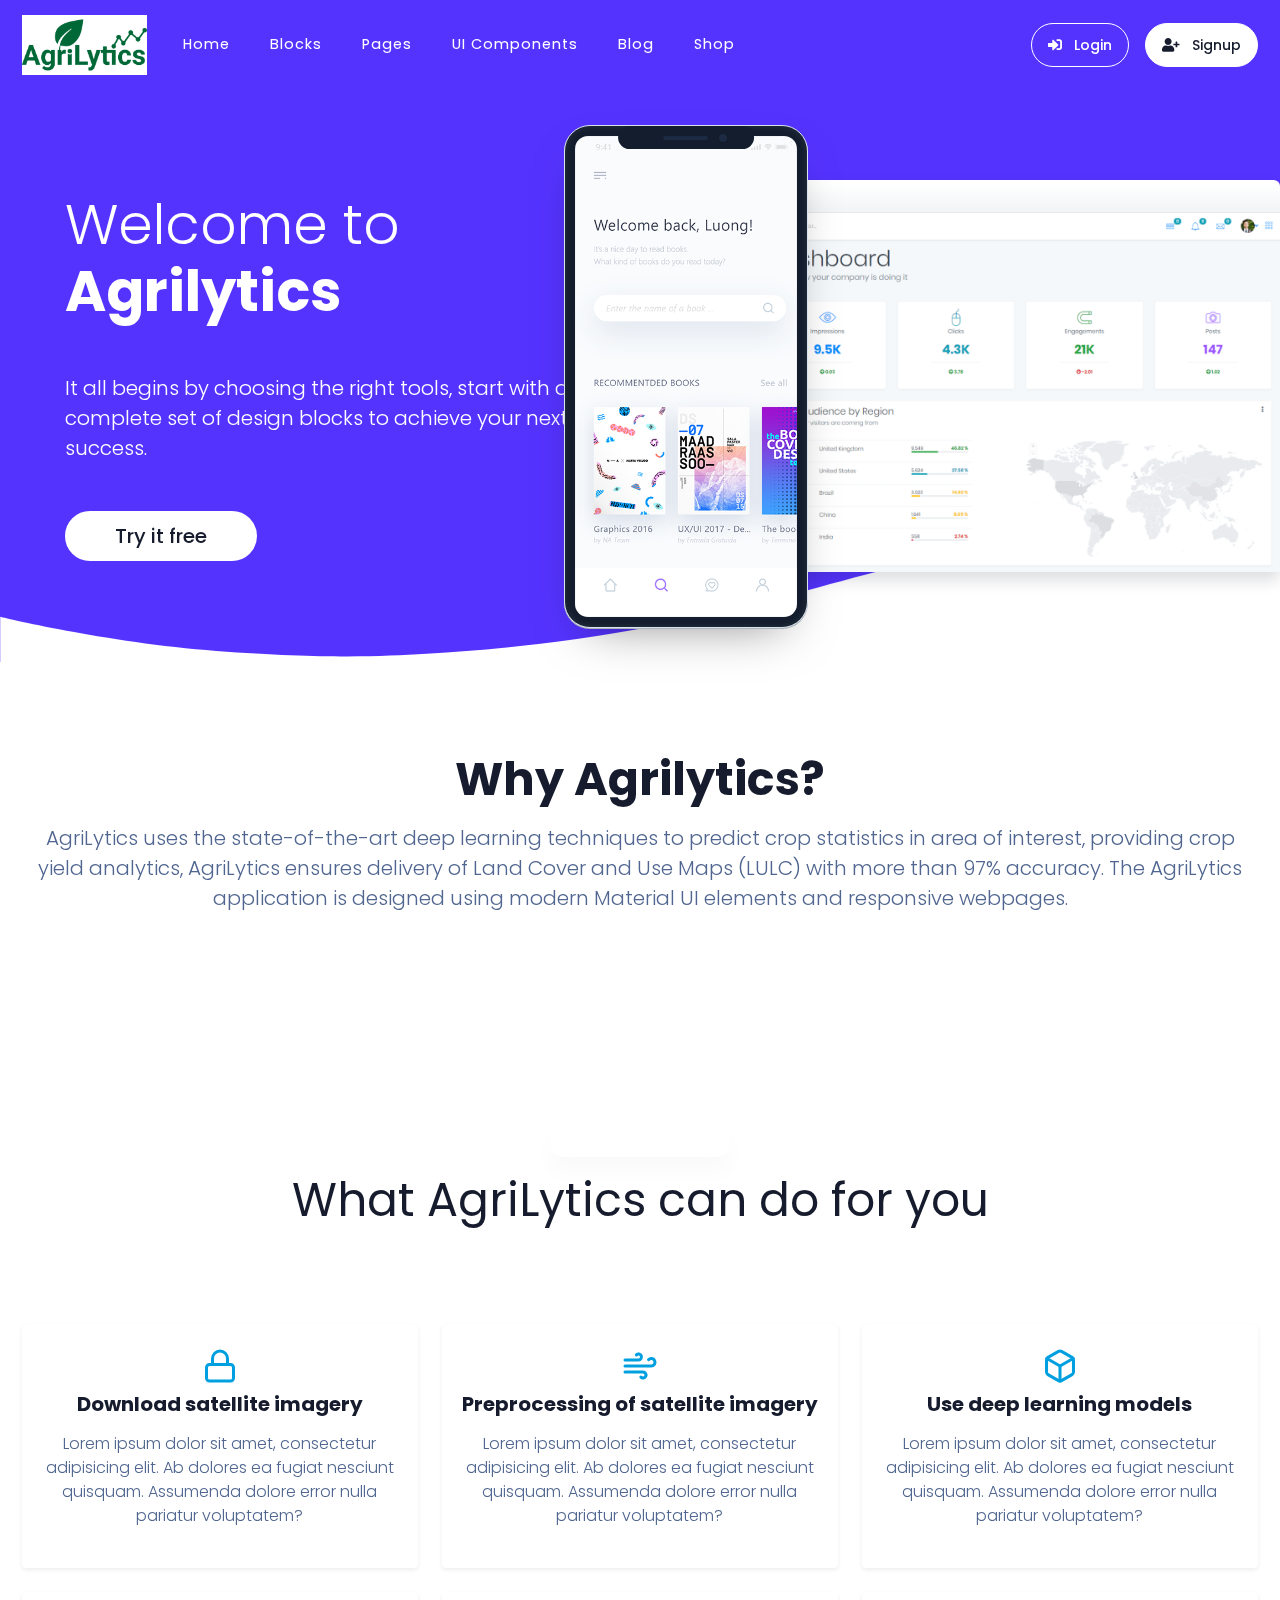
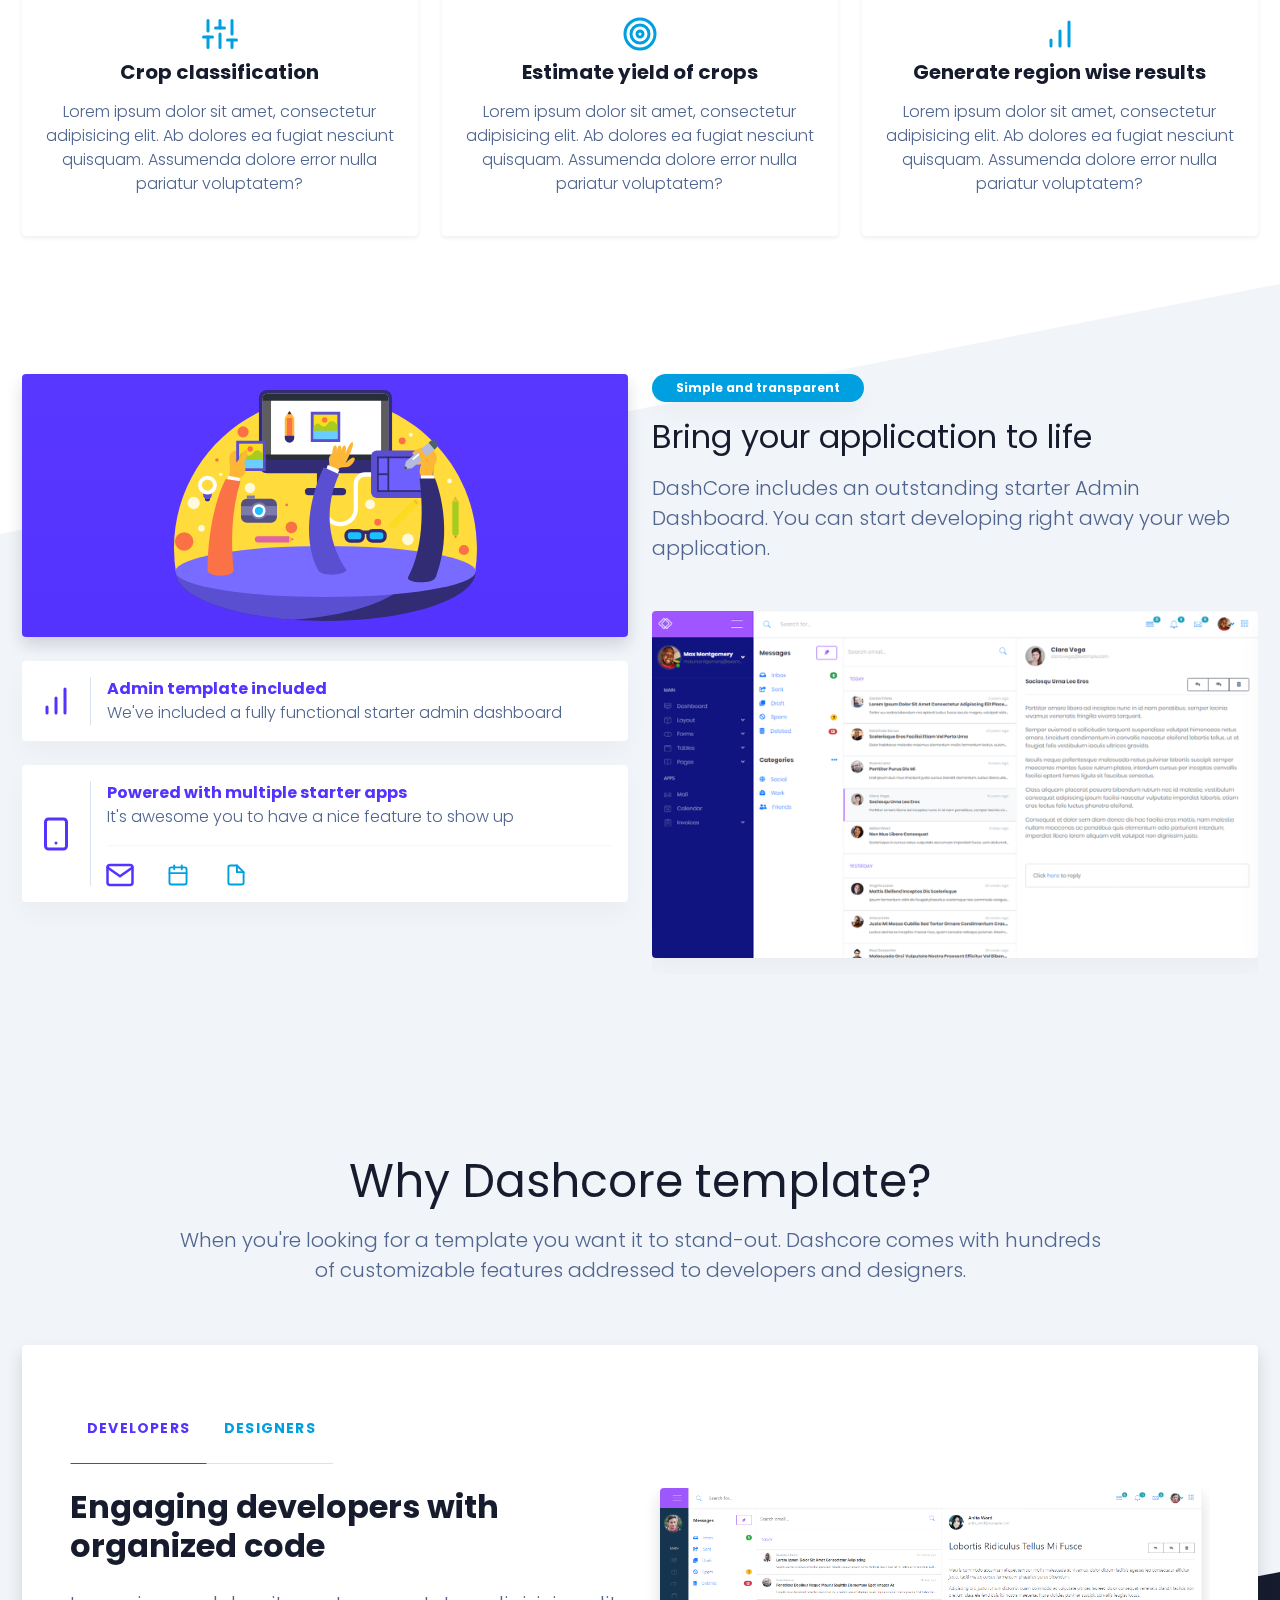
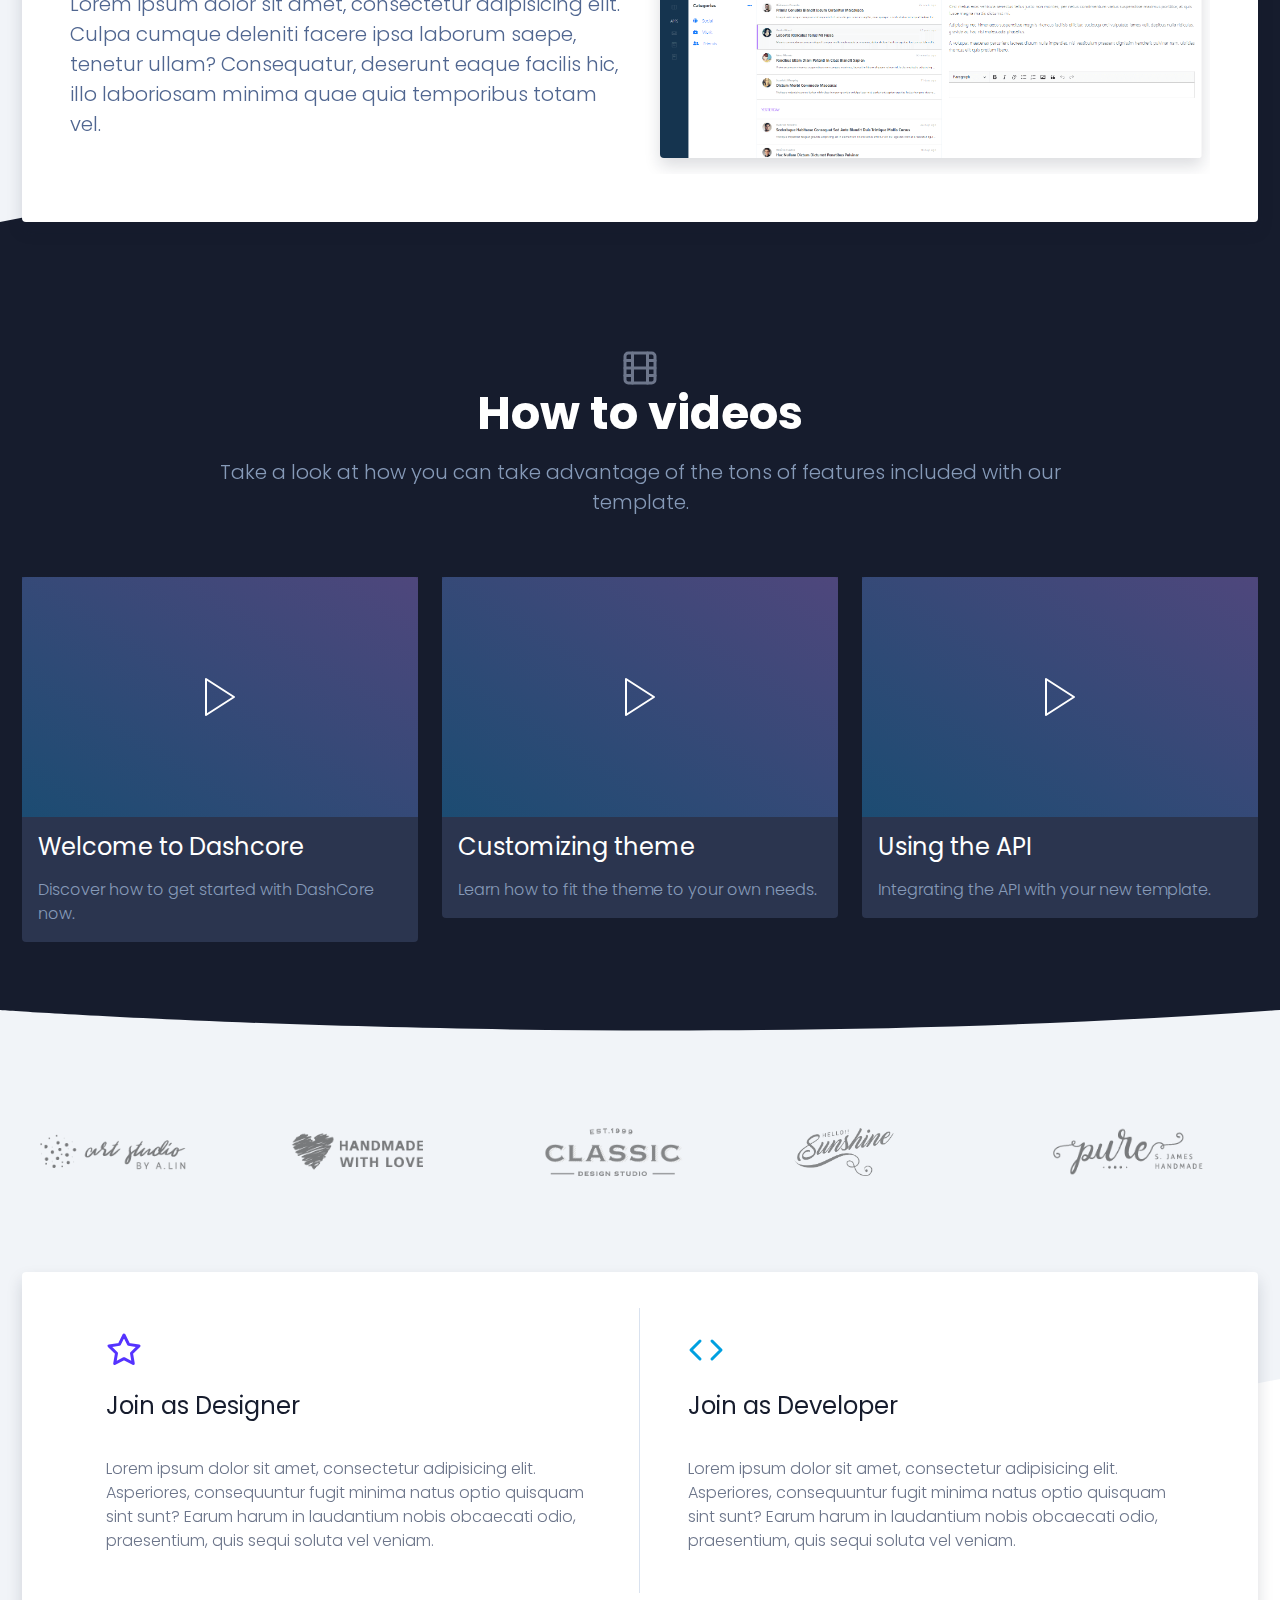
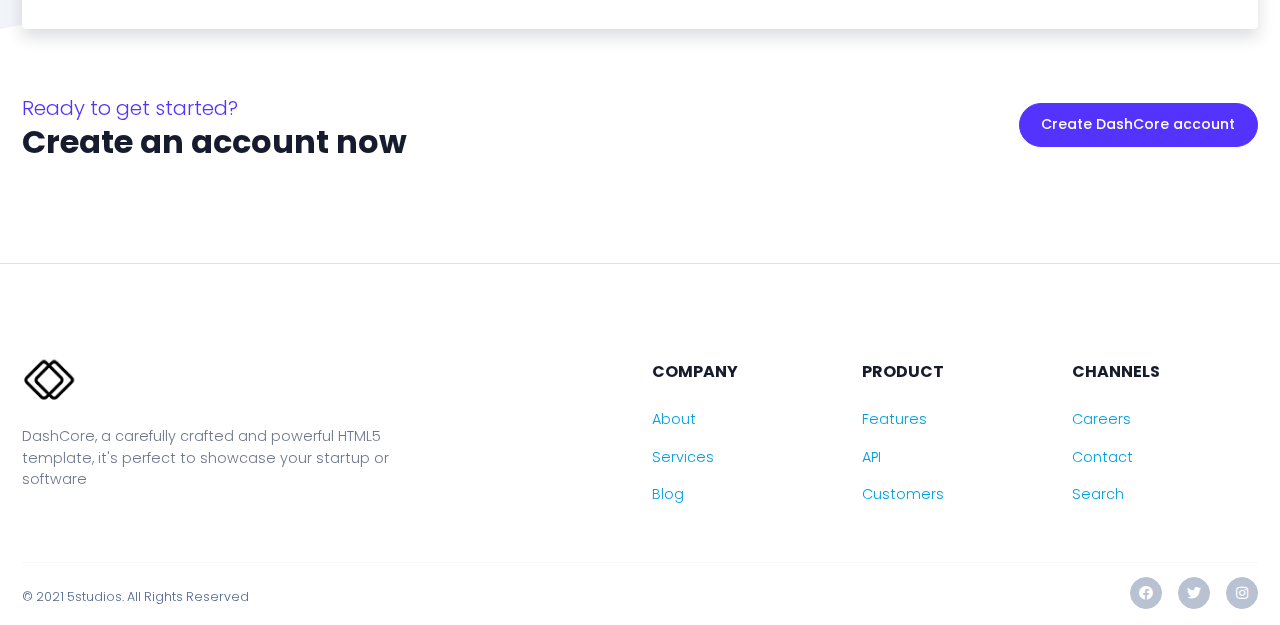
==== index.html @ ff7403c8 "agrilytics website" ====
<!doctype html>
<html lang="en">

<head>
    <meta charset="utf-8">
    <!--[if IE]><meta http-equiv="X-UA-Compatible" content="IE=edge" /><![endif]-->
    <meta name="description" content="">
    <meta name="viewport" content="width=device-width,initial-scale=1"><!-- Place favicon.ico in the root directory -->
    <link rel="apple-touch-icon" href="img/logos/agri_logo.png">
    <link rel="icon" href="img/logos/agri_logo.png">
    <link href="https://fonts.googleapis.com/css?family=Poppins:100,300,400,500,700,900" rel="stylesheet">
    <link href="https://fonts.googleapis.com/css?family=Caveat" rel="stylesheet">
    <title>Agrilytics</title><!-- themeforest:css -->
    <link rel="stylesheet" href="css/fontawesome.css">
    <link rel="stylesheet" href="css/aos.css">
    <link rel="stylesheet" href="css/cookieconsent.min.css">
    <link rel="stylesheet" href="css/magnific-popup.css">
    <link rel="stylesheet" href="css/odometer-theme-minimal.css">
    <link rel="stylesheet" href="css/prism-okaidia.css">
    <link rel="stylesheet" href="css/simplebar.css">
    <link rel="stylesheet" href="css/smart_wizard_all.css">
    <link rel="stylesheet" href="css/swiper-bundle.css">
    <link rel="stylesheet" href="css/dashcore.css">
    <link rel="stylesheet" href="css/rtl.css">
    <link rel="stylesheet" href="css/demo.css">
    <!-- endinject -->
</head>

<body>
    <!--[if lt IE 8]>
<p class="browserupgrade">You are using an <strong>outdated</strong> browser. Please <a href="http://browsehappy.com/">upgrade your browser</a> to improve your experience.</p>
<![endif]-->
    <!-- ./Making stripe menu navigation -->
    <nav class="st-nav navbar main-nav navigation fixed-top" id="main-nav">
        <div class="container">
            <ul class="st-nav-menu nav navbar-nav">
                <li class="st-nav-section nav-item"><a href="#main" class="navbar-brand"><img
                            src="img/logos/agri_logo.png" alt="Dashcore"
                            class="logo logo-sticky d-inline-block d-md-none"> <img src="img/logos/agri_logo.png"
                            alt="Dashcore" class="logo d-none d-md-inline-block"></a></li>
                <li class="st-nav-section st-nav-primary nav-item"><a class="st-root-link nav-link"
                        href="index.html">Home</a> <a class="st-root-link item-products st-has-dropdown nav-link"
                        data-dropdown="blocks">Blocks</a> <a class="st-root-link item-products st-has-dropdown nav-link"
                        data-dropdown="pages">Pages</a> <a class="st-root-link item-company st-has-dropdown nav-link"
                        data-dropdown="components">UI Components</a> <a
                        class="st-root-link item-blog st-has-dropdown nav-link" data-dropdown="blog">Blog</a> <a
                        class="st-root-link item-shop st-has-dropdown nav-link" href="shop/"
                        data-dropdown="shop">Shop</a></li>
                <li class="st-nav-section st-nav-secondary nav-item"><a class="btn btn-rounded btn-outline me-3 px-3"
                        href="login.html" target="_blank"><i
                            class="fas fa-sign-in-alt d-none d-md-inline me-md-0 me-lg-2"></i> <span
                            class="d-md-none d-lg-inline">Login</span> </a><a class="btn btn-rounded btn-solid px-3"
                        href="signup.html" target="_blank"><i
                            class="fas fa-user-plus d-none d-md-inline me-md-0 me-lg-2"></i> <span
                            class="d-md-none d-lg-inline">Signup</span></a></li><!-- Mobile Navigation -->
                <li class="st-nav-section st-nav-mobile nav-item"><button class="st-root-link navbar-toggler"
                        type="button"><span class="icon-bar"></span> <span class="icon-bar"></span> <span
                            class="icon-bar"></span></button>
                    <div class="st-popup">
                        <div class="st-popup-container"><a class="st-popup-close-button">Close</a>
                            <div class="st-dropdown-content-group">
                                <h4 class="text-uppercase regular">Pages</h4><a class="regular text-primary"
                                    href="about.html"><i class="far fa-building me-2"></i> About </a><a
                                    class="regular text-success" href="contact.html"><i
                                        class="far fa-envelope me-2"></i> Contact </a><a class="regular text-warning"
                                    href="pricing.html"><i class="fas fa-hand-holding-usd me-2"></i> Pricing </a><a
                                    class="regular text-info" href="faqs.html"><i
                                        class="far fa-question-circle me-2"></i> FAQs</a>
                            </div>
                            <div class="st-dropdown-content-group border-top bw-2">
                                <h4 class="text-uppercase regular">Components</h4>
                                <div class="row">
                                    <div class="col me-4"><a target="_blank" href="components/alert.html">Alerts</a> <a
                                            target="_blank" href="components/badge.html">Badges</a> <a target="_blank"
                                            href="components/button.html">Buttons</a> <a target="_blank"
                                            href="components/color.html">Colors</a> <a target="_blank"
                                            href="components/accordion.html">Accordion</a> <a target="_blank"
                                            href="components/cookie-law.html">Cookielaw</a></div>
                                    <div class="col me-4"><a target="_blank" href="components/overlay.html">Overlay</a>
                                        <a target="_blank" href="components/progress.html">Progress</a> <a
                                            target="_blank" href="components/lightbox.html">Lightbox</a> <a
                                            target="_blank" href="components/tab.html">Tabs</a> <a target="_blank"
                                            href="components/tables.html">Tables</a> <a target="_blank"
                                            href="components/typography.html">Typography</a>
                                    </div>
                                </div>
                            </div>
                            <div class="st-dropdown-content-group bg-light b-t"><a href="login.html">Sign in <i
                                        class="fas fa-arrow-right"></i></a></div>
                        </div>
                    </div>
                </li>
            </ul>
        </div>
        <div class="st-dropdown-root">
            <div class="st-dropdown-bg">
                <div class="st-alt-bg"></div>
            </div>
            <div class="st-dropdown-arrow"></div>
            <div class="st-dropdown-container">
                <div class="st-dropdown-section" data-dropdown="blocks">
                    <div class="st-dropdown-content">
                        <div class="st-dropdown-content-group">
                            <div class="row">
                                <div class="col me-4"><a class="dropdown-item" target="_blank"
                                        href="blocks/call-to-action.html">Call to actions</a> <a class="dropdown-item"
                                        target="_blank" href="blocks/contact.html">Contact</a> <a class="dropdown-item"
                                        target="_blank" href="blocks/counter.html">Counters</a> <a class="dropdown-item"
                                        target="_blank" href="blocks/faqs.html">FAQs</a></div>
                                <div class="col me-4"><a class="dropdown-item" target="_blank"
                                        href="blocks/footer.html">Footers</a> <a class="dropdown-item" target="_blank"
                                        href="blocks/form.html">Forms</a> <a class="dropdown-item" target="_blank"
                                        href="blocks/navbar.html">Navbar</a> <a class="dropdown-item" target="_blank"
                                        href="blocks/navigation.html">Navigation</a></div>
                                <div class="col"><a class="dropdown-item" target="_blank"
                                        href="blocks/pricing.html">Pricing</a> <a class="dropdown-item" target="_blank"
                                        href="blocks/slider.html">Sliders</a> <a class="dropdown-item" target="_blank"
                                        href="blocks/team.html">Team</a> <a class="dropdown-item" target="_blank"
                                        href="blocks/testimonial.html">Testimonials</a></div>
                            </div>
                        </div>
                        <div class="st-dropdown-content-group">
                            <h3 class="link-title"><i class="fas fa-long-arrow-alt-right icon"></i> Coming soon</h3>
                            <div class="ms-5"><span class="dropdown-item text-secondary">Dividers </span><span
                                    class="dropdown-item text-secondary">Gallery </span><span
                                    class="dropdown-item text-secondary">Screenshots</span></div>
                        </div>
                    </div>
                </div>
                <div class="st-dropdown-section" data-dropdown="pages">
                    <div class="st-dropdown-content">
                        <div class="st-dropdown-content-group">
                            <div class="mb-4">
                                <h3 class="text-darker light text-nowrap"><span class="bold regular">Useful pages</span>
                                    you'll need</h3>
                                <p class="text-secondary mt-0">Get a complete design stack</p>
                            </div>
                            <div class="row">
                                <div class="col">
                                    <ul class="me-4">
                                        <li>
                                            <h4 class="text-uppercase regular">Error</h4>
                                        </li>
                                        <li><a target="_blank" href="403.html">403 Error</a></li>
                                        <li><a target="_blank" href="404.html">404 Error</a></li>
                                        <li><a target="_blank" href="500.html">500 Error</a></li>
                                    </ul>
                                </div>
                                <div class="col">
                                    <ul class="me-4">
                                        <li>
                                            <h4 class="text-uppercase regular">User</h4>
                                        </li>
                                        <li><a target="_blank" href="login.html">Login</a></li>
                                        <li><a target="_blank" href="register.html">Register</a></li>
                                        <li><a target="_blank" href="forgot.html">Forgot</a></li>
                                    </ul>
                                </div>
                                <div class="col">
                                    <ul>
                                        <li>
                                            <h4 class="text-uppercase regular">Extra</h4>
                                        </li>
                                        <li><a target="_blank" href="pricing.html">Pricing</a></li>
                                        <li><a target="_blank" href="terms.html">Terms</a></li>
                                        <li><a target="_blank" href="faqs.html">FAQ</a></li>
                                    </ul>
                                </div>
                            </div>
                        </div>
                        <div class="st-dropdown-content-group"><a class="dropdown-item bold" href="about.html"><i
                                    class="far fa-building icon"></i> About </a><a class="dropdown-item bold"
                                href="contact.html"><i class="far fa-envelope icon"></i> Contact </a><a
                                class="dropdown-item bold" href="pricing.html"><i
                                    class="fas fa-hand-holding-usd icon"></i> Pricing</a></div>
                    </div>
                </div>
                <div class="st-dropdown-section" data-dropdown="components">
                    <div class="st-dropdown-content">
                        <div class="st-dropdown-content-group"><a class="dropdown-item" target="_blank"
                                href="components/color.html">
                                <div class="d-flex align-items-center mb-3">
                                    <div class="bg-dark text-contrast icon-md center-flex rounded-circle me-2"><i
                                            class="fas fa-palette"></i></div>
                                    <div class="flex-fill">
                                        <h3 class="link-title m-0">Colors</h3>
                                        <p class="m-0 text-secondary">Get to know DashCore color options</p>
                                    </div>
                                </div>
                            </a><a class="dropdown-item" target="_blank" href="components/form-controls.html">
                                <div class="d-flex align-items-center mb-3">
                                    <div class="bg-secondary text-contrast icon-md center-flex rounded-circle me-2"><i
                                            class="fab fa-wpforms"></i></div>
                                    <div class="flex-fill">
                                        <h3 class="link-title m-0">Forms</h3>
                                        <p class="m-0 text-secondary">All forms elements</p>
                                    </div>
                                </div>
                            </a><a class="dropdown-item" target="_blank" href="components/accordion.html">
                                <div class="d-flex align-items-center mb-3">
                                    <div class="bg-success text-contrast icon-md center-flex rounded-circle me-2"><i
                                            class="fas fa-bars"></i></div>
                                    <div class="flex-fill">
                                        <h3 class="link-title m-0">Accordion</h3>
                                        <p class="m-0 text-secondary">Useful accordion elements</p>
                                    </div>
                                </div>
                            </a><a class="dropdown-item" target="_blank" href="components/cookie-law.html">
                                <div class="d-flex align-items-center mb-4">
                                    <div class="bg-info text-contrast icon-md center-flex rounded-circle me-2"><i
                                            class="fas fa-cookie-bite"></i></div>
                                    <div class="flex-fill">
                                        <h3 class="link-title m-0">CookieLaw</h3>
                                        <p class="m-0 text-secondary">Comply with the hideous EU Cookie Law</p>
                                    </div>
                                </div>
                            </a>
                            <h4 class="text-uppercase regular">Huge components list</h4>
                            <div class="row">
                                <div class="col me-4"><a class="dropdown-item" target="_blank"
                                        href="components/alert.html">Alerts</a> <a class="dropdown-item" target="_blank"
                                        href="components/badge.html">Badges</a> <a class="dropdown-item" target="_blank"
                                        href="components/button.html">Buttons</a></div>
                                <div class="col me-4"><a class="dropdown-item" target="_blank"
                                        href="components/overlay.html">Overlay</a> <a class="dropdown-item"
                                        target="_blank" href="components/progress.html">Progress</a> <a
                                        class="dropdown-item" target="_blank"
                                        href="components/lightbox.html">Lightbox</a></div>
                                <div class="col me-4"><a class="dropdown-item" target="_blank"
                                        href="components/tab.html">Tabs</a> <a class="dropdown-item" target="_blank"
                                        href="components/tables.html">Tables</a> <a class="dropdown-item"
                                        target="_blank" href="components/typography.html">Typography</a></div>
                            </div>
                        </div>
                        <div class="st-dropdown-content-group"><a class="dropdown-item" target="_blank"
                                href="components/wizard.html">Wizard </a><span
                                class="dropdown-item d-flex align-items-center text-muted">Timeline <i
                                    class="fas fa-ban ms-auto"></i> </span><span
                                class="dropdown-item d-flex align-items-center text-muted">Process <i
                                    class="fas fa-ban ms-auto"></i></span></div>
                    </div>
                </div>
                <div class="st-dropdown-section" data-dropdown="blog">
                    <div class="st-dropdown-content">
                        <div class="st-dropdown-content-group">
                            <div class="row">
                                <div class="col me-4">
                                    <h4 class="regular text-uppercase">Full width</h4><a class="dropdown-item"
                                        target="_blank" href="blog/blog-post.html">Single post</a> <a
                                        class="dropdown-item" target="_blank" href="blog/blog-grid.html">Posts Grid</a>
                                </div>
                                <div class="col me-4">
                                    <h4 class="regular text-uppercase">Sidebar left</h4><a class="dropdown-item"
                                        target="_blank" href="blog/blog-post-sidebar-left.html">Single post</a> <a
                                        class="dropdown-item" target="_blank"
                                        href="blog/blog-grid-sidebar-left.html">Posts Grid</a>
                                </div>
                                <div class="col me-4">
                                    <h4 class="regular text-uppercase">Sidebar right</h4><a class="dropdown-item"
                                        target="_blank" href="blog/blog-post-sidebar-right.html">Single post</a> <a
                                        class="dropdown-item" target="_blank"
                                        href="blog/blog-grid-sidebar-right.html">Posts Grid</a>
                                </div>
                            </div>
                        </div>
                    </div>
                </div>
                <div class="st-dropdown-section" data-dropdown="shop">
                    <div class="st-dropdown-content">
                        <div class="st-dropdown-content-group"><a class="dropdown-item mb-4" target="_blank"
                                href="shop/">
                                <div class="d-flex align-items-center">
                                    <div class="bg-success text-contrast icon-md center-flex rounded-circle me-2"><i
                                            class="fas fa-shopping-basket"></i></div>
                                    <div class="flex-fill">
                                        <h3 class="link-title m-0">Home</h3>
                                        <p class="m-0 text-secondary">Online store home with an outstanding UX</p>
                                    </div>
                                </div>
                            </a><a class="dropdown-item" target="_blank" href="shop/cart.html">
                                <div class="d-flex align-items-center">
                                    <div class="bg-info text-contrast icon-md center-flex rounded-circle me-2"><i
                                            class="fas fa-shopping-cart"></i></div>
                                    <div class="flex-fill">
                                        <h3 class="link-title m-0">Cart</h3>
                                        <p class="m-0 text-secondary">Online store shopping cart</p>
                                    </div>
                                </div>
                            </a></div>
                        <div class="st-dropdown-content-group">
                            <h3 class="link-title"><i class="fas fa-money-check-alt icon"></i> Checkout</h3>
                            <div class="ms-5"><a class="dropdown-item text-secondary" target="_blank"
                                    href="shop/checkout-customer.html">Customer <i class="fas fa-angle-right ms-2"></i>
                                </a><a class="dropdown-item text-secondary" target="_blank"
                                    href="shop/checkout-shipping.html">Shipping Information <i
                                        class="fas fa-angle-right ms-2"></i> </a><a class="dropdown-item text-secondary"
                                    target="_blank" href="shop/checkout-payment.html">Payment Methods <i
                                        class="fas fa-angle-right ms-2"></i> </a><a class="dropdown-item text-secondary"
                                    target="_blank" href="shop/checkout-confirmation.html">Order Review <i
                                        class="fas fa-angle-right ms-2"></i></a></div>
                        </div>
                    </div>
                </div>
            </div>
        </div>
    </nav>
    <main class="overflow-hidden">
        <!-- ./Page header -->
        <header class="header section bg-primary text-contrast">
            <div class="divider-shape">
                <!-- waves divider --> <svg xmlns="http://www.w3.org/2000/svg" viewBox="0 0 1000 100"
                    preserveAspectRatio="none" class="shape-waves" style="left: 0; transform: rotate3d(0,1,0,180deg);">
                    <path class="shape-fill shape-fill-contrast"
                        d="M790.5,93.1c-59.3-5.3-116.8-18-192.6-50c-29.6-12.7-76.9-31-100.5-35.9c-23.6-4.9-52.6-7.8-75.5-5.3c-10.2,1.1-22.6,1.4-50.1,7.4c-27.2,6.3-58.2,16.6-79.4,24.7c-41.3,15.9-94.9,21.9-134,22.6C72,58.2,0,25.8,0,25.8V100h1000V65.3c0,0-51.5,19.4-106.2,25.7C839.5,97,814.1,95.2,790.5,93.1z" />
                </svg>
            </div>
            <div class="container-fluid">
                <div class="row gap-y align-items-center">
                    <div class="col-lg-5 mx-auto text-center text-lg-start">
                        <h1 class="light display-4 text-contrast">Welcome to <span
                                class="bold d-block">Agrilytics</span></h1>
                        <p class="text-contrast lead my-5">It all begins by choosing the right tools, start with a
                            complete set of design blocks to achieve your next success.</p><a href="#"
                            class="btn btn-contrast btn-lg btn-rounded px-5 bw-2">Try it free</a>
                    </div>
                    <div class="col-lg-6 col-md-9 mx-md-auto mx-lg-0 pe-lg-0 position-relative">
                        <div class="device-twin free-width align-items-center mt-4 mt-lg-0">
                            <div class="browser shadow" data-aos="fade-left">
                                <img src="img/screens/dash/4.png" alt="...">
                            </div>
                            <div class="front iphone-x absolute d-none d-lg-block" data-aos="fade-right"
                                style="left: -5.5rem; bottom: -3.5rem;">
                                <div class="screen">
                                    <img src="img/screens/app/1.png" alt="...">
                                </div>
                                <div class="notch"></div>
                            </div>
                        </div>
                    </div>
                </div>
            </div>
        </header>
        <!-- ./How it works -->
        <section id="features" class="section how-it-works">
            <div class="shapes-container">
                <div class="shape shape-ring" data-aos="fade-right">
                    <div></div>
                </div>
            </div>
            <div class="container">
                <div class="section-heading text-center">
                    <h2 class="bold">Why Agrilytics?</h2>
                    <p class="lead text-secondary">AgriLytics uses the state-of-the-art deep learning techniques to
                        predict crop statistics in area of interest, providing crop yield analytics, AgriLytics ensures
                        delivery of Land Cover and Use Maps (LULC) with more than 97% accuracy.
                        The AgriLytics application is designed using modern Material UI elements and responsive
                        webpages.
                    </p>
                </div>
                <div class="row gap-y text-center text-md-start">
                    <!-- <div class="col-md-4 py-4 text-center position-relative">
                        <div class="shapes-figure shapes-container">
                            <div class="shape shape-circle center-x"></div>
                        </div>
                        <figure class="mockup mb-4"><img src="img/integration/steps/plan.svg" class="mb-3 img-step">
                        </figure>
                        <h5 class="bold">Choose a plan</h5>
                        <p class="text-muted">Ab ad aliquam assumenda beatae commodi distinctio dolore dolorum earum
                            error et, exercitationem</p>
                    </div>
                    <div class="col-md-4 py-4 text-center position-relative">
                        <div class="shapes-figure shapes-container">
                            <div class="shape shape-circle center-x"></div>
                        </div>
                        <figure class="mockup mb-4"><img src="img/integration/steps/payment.svg" class="mb-3 img-step">
                        </figure>
                        <h5 class="bold">Payment method</h5>
                        <p class="text-muted">Blanditiis cumque, eius error est et exercitationem, explicabo hic natus
                            nobis odit porro quia</p>
                    </div>
                    <div class="col-md-4 py-4 text-center position-relative">
                        <div class="shapes-figure shapes-container">
                            <div class="shape shape-circle center-x"></div>
                        </div>
                        <figure class="mockup mb-4"><img src="img/integration/steps/work.svg" class="mb-3 img-step">
                        </figure>
                        <h5 class="bold">Let&#39;s work</h5>
                        <p class="text-muted">A animi aperiam cupiditate eum incidunt, magni mollitia nam nemo non
                            officia omnis, quasi quisquam</p>
                    </div> -->
                </div>
            </div>
        </section>
        <!-- ./Features - grid -->
        <section id="features" class="section edge bottom-right bg-contrast">
            <div class="container pb-5">
                <div class="section-heading mb-6 text-center"><span
                        class="rounded-pill shadow-box badge badge-info bold py-2 px-4">DashCore features</span>
                    <h2 class="mt-3">What AgriLytics can do for you</h2>
                </div>
                <div class="row gap-y text-center text-md-left">
                    <div class="col-md-4">
                        <div class="card border-0 shadow-sm shadow-hover">
                            <div class="card-body py-4"><i data-feather="lock" width="36" height="36"
                                    class="text-info mb-2"></i>
                                <h5 class="bold">Download satellite imagery</h5>
                                <p class="text-secondary">Lorem ipsum dolor sit amet, consectetur adipisicing elit. Ab
                                    dolores ea fugiat nesciunt quisquam. Assumenda dolore error nulla pariatur
                                    voluptatem?</p>
                            </div>
                        </div>
                    </div>
                    <div class="col-md-4">
                        <div class="card border-0 shadow-sm shadow-hover">
                            <div class="card-body py-4"><i data-feather="wind" width="36" height="36"
                                    class="text-info mb-2"></i>
                                <h5 class="bold">Preprocessing of satellite imagery</h5>
                                <p class="text-secondary">Lorem ipsum dolor sit amet, consectetur adipisicing elit. Ab
                                    dolores ea fugiat nesciunt quisquam. Assumenda dolore error nulla pariatur
                                    voluptatem?</p>
                            </div>
                        </div>
                    </div>
                    <div class="col-md-4">
                        <div class="card border-0 shadow-sm shadow-hover">
                            <div class="card-body py-4"><i data-feather="box" width="36" height="36"
                                    class="text-info mb-2"></i>
                                <h5 class="bold">Use deep learning models</h5>
                                <p class="text-secondary">Lorem ipsum dolor sit amet, consectetur adipisicing elit. Ab
                                    dolores ea fugiat nesciunt quisquam. Assumenda dolore error nulla pariatur
                                    voluptatem?</p>
                            </div>
                        </div>
                    </div>
                    <div class="col-md-4">
                        <div class="card border-0 shadow-sm shadow-hover">
                            <div class="card-body py-4"><i data-feather="sliders" width="36" height="36"
                                    class="text-info mb-2"></i>
                                <h5 class="bold">Crop classification</h5>
                                <p class="text-secondary">Lorem ipsum dolor sit amet, consectetur adipisicing elit. Ab
                                    dolores ea fugiat nesciunt quisquam. Assumenda dolore error nulla pariatur
                                    voluptatem?</p>
                            </div>
                        </div>
                    </div>
                    <div class="col-md-4">
                        <div class="card border-0 shadow-sm shadow-hover">
                            <div class="card-body py-4"><i data-feather="target" width="36" height="36"
                                    class="text-info mb-2"></i>
                                <h5 class="bold">Estimate yield of crops</h5>
                                <p class="text-secondary">Lorem ipsum dolor sit amet, consectetur adipisicing elit. Ab
                                    dolores ea fugiat nesciunt quisquam. Assumenda dolore error nulla pariatur
                                    voluptatem?</p>
                            </div>
                        </div>
                    </div>
                    <div class="col-md-4">
                        <div class="card border-0 shadow-sm shadow-hover">
                            <div class="card-body py-4"><i data-feather="bar-chart" width="36" height="36"
                                    class="text-info mb-2"></i>
                                <h5 class="bold">Generate region wise results</h5>
                                <p class="text-secondary">Lorem ipsum dolor sit amet, consectetur adipisicing elit. Ab
                                    dolores ea fugiat nesciunt quisquam. Assumenda dolore error nulla pariatur
                                    voluptatem?</p>
                            </div>
                        </div>
                    </div>
                </div>
            </div>
        </section><!-- ./Bring to life - Swiper -->
        <section class="section bg-light">
            <div class="container bring-to-front">
                <div class="row gap-y">
                    <div class="col-md-6">
                        <div class="rounded bg-primary-gradient shadow">
                            <div class="d-flex flex-column align-items-center py-3"><img src="img/bg/asset-1.svg"
                                    class="img-responsive w-50" alt=""></div>
                        </div>
                        <div class="rounded shadow-box bg-contrast mt-4">
                            <div class="d-flex align-items-center px-3"><i data-feather="bar-chart"
                                    class="stroke-primary me-3" width="36" height="36"></i>
                                <div class="flex-fill my-3 ps-3 b-l">
                                    <p class="bold text-primary my-0">Admin template included</p>
                                    <p class="my-0 text-secondary">We've included a fully functional starter admin
                                        dashboard</p>
                                </div>
                            </div>
                        </div>
                        <div class="rounded shadow-box bg-contrast mt-4">
                            <div class="d-flex align-items-center px-3"><i data-feather="smartphone" width="36"
                                    height="36" class="stroke-primary me-3"></i>
                                <div class="flex-fill my-3 ps-3 b-l">
                                    <p class="bold text-primary my-0">Powered with multiple starter apps</p>
                                    <p class="my-0 text-secondary">It's awesome you to have a nice feature to show up
                                    </p>
                                    <hr class="my-3">
                                    <nav id="sw-nav-1" class="nav nav-tabs tabs-clean border-bottom-0"><a
                                            href="javascript:;"
                                            class="nav-item nav-link ps-md-0 py-0 d-flex flex-column align-items-center border-bottom-0 active"
                                            data-step="1"><i data-feather="mail" class="icon"></i> <span
                                                class="d-none small">Inbox</span> </a><a href="javascript:;"
                                            class="nav-item nav-link py-0 d-flex flex-column align-items-center border-bottom-0"
                                            data-step="2"><i data-feather="calendar" class="icon"></i> <span
                                                class="d-none small">Calendar</span> </a><a href="javascript:;"
                                            class="nav-item nav-link py-0 d-flex flex-column align-items-center border-bottom-0"
                                            data-step="3"><i data-feather="file" class="icon"></i> <span
                                                class="d-none small">Invoice</span></a></nav>
                                </div>
                            </div>
                        </div>
                    </div>
                    <div class="col-md-6 ms-md-auto text-center text-md-start">
                        <div class="mb-5"><span
                                class="badge bg-info text-contrast rounded-pill shadow-box bold py-2 px-4">Simple and
                                transparent</span>
                            <h2 class="mt-3">Bring your application to life</h2>
                            <p class="lead text-secondary">DashCore includes an outstanding starter Admin Dashboard. You
                                can start developing right away your web application.</p>
                        </div>
                        <div class="swiper-container" data-sw-navigation="#sw-nav-1" data-sw-navigation-active="active">
                            <div class="swiper-wrapper">
                                <div class="swiper-slide">
                                    <figure class="shadow-box"><img src="img/screens/dash/inbox.png" alt=""
                                            class="img-responsive rounded"></figure>
                                </div>
                                <div class="swiper-slide">
                                    <figure class="shadow-box"><img src="img/screens/dash/calendar.png" alt=""
                                            class="img-responsive rounded"></figure>
                                </div>
                                <div class="swiper-slide">
                                    <figure class="shadow-box"><img src="img/screens/dash/invoice.png" alt=""
                                            class="img-responsive rounded"></figure>
                                </div>
                            </div>
                        </div>
                    </div>
                </div>
            </div>
        </section><!-- ./Why DashCore -->
        <section class="section bg-light">
            <div class="container bring-to-front pb-0">
                <div class="section-heading text-center w-75 mx-auto">
                    <h2>Why Dashcore template?</h2>
                    <p class="lead text-secondary">When you're looking for a template you want it to stand-out. Dashcore
                        comes with hundreds of customizable features addressed to developers and designers.</p>
                </div>
                <div class="shadow bg-contrast p-5 rounded">
                    <nav class="nav nav-tabs tabs-clean slide d-inline-flex mb-4"><a
                            class="nav-item nav-link text-uppercase bold active" data-bs-toggle="tab"
                            href="#designers">Developers </a><a class="nav-item nav-link text-uppercase bold"
                            data-bs-toggle="tab" href="#developers">Designers</a></nav>
                    <div class="tab-content">
                        <div class="tab-pane active" id="designers">
                            <div class="row gap-y">
                                <div class="col-lg-6">
                                    <h2 class="bold mb-4">Engaging developers with organized code</h2>
                                    <p class="lead text-secondary">Lorem ipsum dolor sit amet, consectetur adipisicing
                                        elit. Culpa cumque deleniti facere ipsa laborum saepe, tenetur ullam?
                                        Consequatur, deserunt eaque facilis hic, illo laboriosam minima quae quia
                                        temporibus totam vel.</p>
                                </div>
                                <div class="col-lg-6">
                                    <figure class="px-2"><img src="img/screens/developer.png"
                                            class="img-responsive shadow rounded" alt="..."></figure>
                                </div>
                            </div>
                        </div>
                        <div class="tab-pane" id="developers">
                            <div class="row gap-y">
                                <div class="col-lg-6">
                                    <h2 class="bold mb-4">Engaging designers with tons of design elements</h2>
                                    <p class="lead text-secondary">Lorem ipsum dolor sit amet, consectetur adipisicing
                                        elit. Culpa cumque deleniti facere ipsa laborum saepe, tenetur ullam?
                                        Consequatur, deserunt eaque facilis hic, illo laboriosam minima quae quia
                                        temporibus totam vel.</p>
                                </div>
                                <div class="col-lg-6">
                                    <figure class="px-2"><img src="img/screens/designer.png"
                                            class="img-responsive shadow rounded" alt="..."></figure>
                                </div>
                            </div>
                        </div>
                    </div>
                </div>
            </div>
        </section><!-- ./How to Videos -->
        <section class="section bg-darker edge top-left">
            <div class="container pt-8">
                <div class="section-heading text-center w-75 mx-auto"><i data-feather="film" width="36" height="36"></i>
                    <h2 class="text-contrast bold">How to videos</h2>
                    <p class="lead text-muted">Take a look at how you can take advantage of the tons of features
                        included with our template.</p>
                </div>
                <div class="row gap-y">
                    <div class="col-12 col-sm-6 col-md-4">
                        <div class="card bg-dark border-0"><a href="https://www.youtube.com/watch?v=EykWcFEtFqo"
                                class="modal-popup mfp-iframe overlay gradient gradient-blue-purple alpha-3 p-6 image-background cover"
                                style="background-image: url(https://picsum.photos/350/200/?random&gravity=south)"
                                data-effect="mfp-fade" data-type="iframe">
                                <div class="content text-center"><i data-feather="play" width="48" height="48"
                                        stroke-width="1" class="stroke-contrast"></i></div>
                            </a>
                            <div class="card-body">
                                <h4 class="card-title text-contrast">Welcome to Dashcore</h4>
                                <p class="card-text text-muted">Discover how to get started with DashCore now.</p>
                            </div>
                        </div>
                    </div>
                    <div class="col-12 col-sm-6 col-md-4">
                        <div class="card bg-dark border-0"><a href="https://www.youtube.com/watch?v=MXghcI8hcWU"
                                class="modal-popup mfp-iframe overlay gradient gradient-blue-purple alpha-3 p-6 image-background cover"
                                style="background-image: url(https://picsum.photos/350/200/?random&gravity=east)"
                                data-effect="mfp-fade" data-type="iframe">
                                <div class="content text-center"><i data-feather="play" width="48" height="48"
                                        stroke-width="1" class="stroke-contrast"></i></div>
                            </a>
                            <div class="card-body">
                                <h4 class="card-title text-contrast">Customizing theme</h4>
                                <p class="card-text text-muted">Learn how to fit the theme to your own needs.</p>
                            </div>
                        </div>
                    </div>
                    <div class="col-12 col-sm-6 col-md-4">
                        <div class="card bg-dark border-0"><a href="https://www.youtube.com/watch?v=HLG_s9b2Uuw"
                                class="modal-popup mfp-iframe overlay gradient gradient-blue-purple alpha-3 p-6 image-background cover"
                                style="background-image: url(https://picsum.photos/350/200/?random&gravity=north)"
                                data-effect="mfp-fade" data-type="iframe">
                                <div class="content text-center"><i data-feather="play" width="48" height="48"
                                        stroke-width="1" class="stroke-contrast"></i></div>
                            </a>
                            <div class="card-body">
                                <h4 class="card-title text-contrast">Using the API</h4>
                                <p class="card-text text-muted">Integrating the API with your new template.</p>
                            </div>
                        </div>
                    </div>
                </div>
            </div>
        </section>
        <div class="position-relative">
            <div class="shape-divider shape-divider-bottom shape-divider-fluid-x text-light"><svg viewBox="0 0 2880 48"
                    xmlns="http://www.w3.org/2000/svg">
                    <path d="M0 48H1437.5H2880V0H2160C1442.5 52 720 0 720 0H0V48Z"></path>
                </svg></div>
        </div><!-- ./Partners -->
        <section class="partners bg-light">
            <div class="container icons-list">
                <div class="swiper-container" data-sw-show-items="5" data-sw-space-between="30" data-sw-autoplay="2500"
                    data-sw-loop="true">
                    <div class="swiper-wrapper align-items-center">
                        <div class="swiper-slide"><img src="img/logos/1.png" class="img-responsive" alt=""
                                style="max-height: 60px"></div>
                        <div class="swiper-slide"><img src="img/logos/2.png" class="img-responsive" alt=""
                                style="max-height: 60px"></div>
                        <div class="swiper-slide"><img src="img/logos/3.png" class="img-responsive" alt=""
                                style="max-height: 60px"></div>
                        <div class="swiper-slide"><img src="img/logos/4.png" class="img-responsive" alt=""
                                style="max-height: 60px"></div>
                        <div class="swiper-slide"><img src="img/logos/5.png" class="img-responsive" alt=""
                                style="max-height: 60px"></div>
                        <div class="swiper-slide"><img src="img/logos/6.png" class="img-responsive" alt=""
                                style="max-height: 60px"></div>
                    </div>
                </div>
            </div>
        </section><!-- ./Join - As Developer/Designer -->
        <section class="section bg-light">
            <div class="container bring-to-front py-0">
                <div class="shadow bg-contrast p-5 rounded">
                    <div class="row gap-y align-items-center text-center text-lg-start">
                        <div class="col-12 col-md-6 py-4 px-5 b-md-r"><i data-feather="star" width="36" height="36"
                                class="stroke-primary"></i> <a href="javascript:;"
                                class="mt-4 text-primary d-flex align-items-center">
                                <h4 class="me-3">Join as Designer</h4><i class="fas fa-long-arrow-alt-end"></i>
                            </a>
                            <p class="mt-4">Lorem ipsum dolor sit amet, consectetur adipisicing elit. Asperiores,
                                consequuntur fugit minima natus optio quisquam sint sunt? Earum harum in laudantium
                                nobis obcaecati odio, praesentium, quis sequi soluta vel veniam.</p>
                        </div>
                        <div class="col-12 col-md-6 py-4 px-5"><i data-feather="code" width="36" height="36"
                                class="stroke-info"></i> <a href="javascript:;"
                                class="mt-4 text-info d-flex align-items-center">
                                <h4 class="me-3">Join as Developer</h4><i class="fas fa-long-arrow-alt-end"></i>
                            </a>
                            <p class="mt-4">Lorem ipsum dolor sit amet, consectetur adipisicing elit. Asperiores,
                                consequuntur fugit minima natus optio quisquam sint sunt? Earum harum in laudantium
                                nobis obcaecati odio, praesentium, quis sequi soluta vel veniam.</p>
                        </div>
                    </div>
                </div>
            </div>
        </section><!-- ./CTA - Create Account -->
        <section class="section bg-contrast edge top-left b-b">
            <div class="container pt-5">
                <div class="d-flex align-items-center flex-column flex-md-row">
                    <div class="text-center text-md-start">
                        <p class="light mb-0 text-primary lead">Ready to get started?</p>
                        <h2 class="mt-0 bold">Create an account now</h2>
                    </div><a href="register.html" class="btn btn-primary btn-rounded mt-3 mt-md-0 ms-md-auto">Create
                        DashCore account</a>
                </div>
            </div>
        </section><!-- ./Footer - Four Columns -->
        <footer class="site-footer section">
            <div class="container pb-3">
                <div class="row gap-y text-center text-md-start">
                    <div class="col-md-4 me-auto"><img src="img/logo.png" alt="" class="logo">
                        <p>DashCore, a carefully crafted and powerful HTML5 template, it's perfect to showcase your
                            startup or software</p>
                    </div>
                    <div class="col-md-2">
                        <h6 class="py-2 bold text-uppercase">Company</h6>
                        <nav class="nav flex-column"><a class="nav-item py-2" href="about.html">About</a> <a
                                class="nav-item py-2" href="#">Services</a> <a class="nav-item py-2"
                                href="blog/blog-grid.html">Blog</a></nav>
                    </div>
                    <div class="col-md-2">
                        <h6 class="py-2 bold text-uppercase">Product</h6>
                        <nav class="nav flex-column"><a class="nav-item py-2" href="#">Features</a> <a
                                class="nav-item py-2" href="#">API</a> <a class="nav-item py-2" href="#">Customers</a>
                        </nav>
                    </div>
                    <div class="col-md-2">
                        <h6 class="py-2 bold text-uppercase">Channels</h6>
                        <nav class="nav flex-column"><a class="nav-item py-2" href="#">Careers</a> <a
                                class="nav-item py-2" href="#">Contact</a> <a class="nav-item py-2" href="#">Search</a>
                        </nav>
                    </div>
                </div>
                <hr class="mt-5">
                <div class="row small align-items-center">
                    <div class="col-md-4">
                        <p class="mt-2 mb-md-0 text-secondary text-center text-md-start">© 2021 5studios. All Rights
                            Reserved</p>
                    </div>
                    <div class="col-md-8">
                        <nav class="nav justify-content-center justify-content-md-end"><a href="#"
                                class="btn btn-circle btn-sm btn-secondary me-3 op-4"><i
                                    class="fab fa-facebook"></i></a> <a href="#"
                                class="btn btn-circle btn-sm btn-secondary me-3 op-4"><i class="fab fa-twitter"></i></a>
                            <a href="#" class="btn btn-circle btn-sm btn-secondary op-4"><i
                                    class="fab fa-instagram"></i></a>
                        </nav>
                    </div>
                </div>
            </div>
        </footer>
    </main><!-- themeforest:js -->
    <script src="js/jquery.js"></script>
    <script src="js/bootstrap.bundle.js"></script>
    <script src="js/card.js"></script>
    <script src="js/counterup2.js"></script>
    <script src="js/noise.js"></script>
    <script src="js/noframework.waypoints.js"></script>
    <script src="js/odometer.js"></script>
    <script src="js/prism.js"></script>
    <script src="js/simplebar.js"></script>
    <script src="js/swiper-bundle.js"></script>
    <script src="js/jquery.easing.js"></script>
    <script src="js/jquery.validate.js"></script>
    <script src="js/jquery.smartWizard.js"></script>
    <script src="js/feather.js"></script>
    <script src="js/aos.js"></script>
    <script src="js/typed.js"></script>
    <script src="js/jquery.magnific-popup.js"></script>
    <script src="js/cookieconsent.js"></script>
    <script src="js/jquery.animatebar.js"></script>
    <script src="js/common.js"></script>
    <script src="js/forms.js"></script>
    <script src="js/stripe-bubbles.js"></script>
    <script src="js/stripe-menu.js"></script>
    <script src="js/credit-card.js"></script>
    <script src="js/pricing.js"></script>
    <script src="js/shop.js"></script>
    <script src="js/svg.js"></script>
    <script src="js/site.js"></script>
    <script src="js/wizards.js"></script>
    <script src="js/cookie-consent-util.js"></script>
    <script src="js/cookie-consent-themes.js"></script>
    <script src="js/cookie-consent-custom-css.js"></script>
    <script src="js/cookie-consent-informational.js"></script>
    <script src="js/cookie-consent-opt-out.js"></script>
    <script src="js/cookie-consent-opt-in.js"></script>
    <script src="js/cookie-consent-location.js"></script>
    <script src="js/demo.js"></script>
    <!-- endinject -->
</body>

</html>
---- css/cookieconsent.min.css ----
.cc-window{opacity:1;-webkit-transition:opacity 1s ease;transition:opacity 1s ease}.cc-window.cc-invisible{opacity:0}.cc-animate.cc-revoke{-webkit-transition:transform 1s ease;-webkit-transition:-webkit-transform 1s ease;transition:-webkit-transform 1s ease;transition:transform 1s ease;transition:transform 1s ease,-webkit-transform 1s ease}.cc-animate.cc-revoke.cc-top{-webkit-transform:translateY(-2em);transform:translateY(-2em)}.cc-animate.cc-revoke.cc-bottom{-webkit-transform:translateY(2em);transform:translateY(2em)}.cc-animate.cc-revoke.cc-active.cc-top{-webkit-transform:translateY(0);transform:translateY(0)}.cc-animate.cc-revoke.cc-active.cc-bottom{-webkit-transform:translateY(0);transform:translateY(0)}.cc-revoke:hover{-webkit-transform:translateY(0);transform:translateY(0)}.cc-grower{max-height:0;overflow:hidden;-webkit-transition:max-height 1s;transition:max-height 1s}
.cc-revoke,.cc-window{position:fixed;overflow:hidden;-webkit-box-sizing:border-box;box-sizing:border-box;font-family:Helvetica,Calibri,Arial,sans-serif;font-size:16px;line-height:1.5em;display:-webkit-box;display:-ms-flexbox;display:flex;-ms-flex-wrap:nowrap;flex-wrap:nowrap;z-index:9999}.cc-window.cc-static{position:static}.cc-window.cc-floating{padding:2em;max-width:24em;-webkit-box-orient:vertical;-webkit-box-direction:normal;-ms-flex-direction:column;flex-direction:column}.cc-window.cc-banner{padding:1em 1.8em;width:100%;-webkit-box-orient:horizontal;-webkit-box-direction:normal;-ms-flex-direction:row;flex-direction:row}.cc-revoke{padding:.5em}.cc-revoke:hover{text-decoration:underline}.cc-header{font-size:18px;font-weight:700}.cc-btn,.cc-close,.cc-link,.cc-revoke{cursor:pointer}.cc-link{opacity:.8;display:inline-block;padding:.2em;text-decoration:underline}.cc-link:hover{opacity:1}.cc-link:active,.cc-link:visited{color:initial}.cc-btn{display:block;padding:.4em .8em;font-size:.9em;font-weight:700;border-width:2px;border-style:solid;text-align:center;white-space:nowrap}.cc-highlight .cc-btn:first-child{background-color:transparent;border-color:transparent}.cc-highlight .cc-btn:first-child:focus,.cc-highlight .cc-btn:first-child:hover{background-color:transparent;text-decoration:underline}.cc-close{display:block;position:absolute;top:.5em;right:.5em;font-size:1.6em;opacity:.9;line-height:.75}.cc-close:focus,.cc-close:hover{opacity:1}
.cc-revoke.cc-top{top:0;left:3em;border-bottom-left-radius:.5em;border-bottom-right-radius:.5em}.cc-revoke.cc-bottom{bottom:0;left:3em;border-top-left-radius:.5em;border-top-right-radius:.5em}.cc-revoke.cc-left{left:3em;right:unset}.cc-revoke.cc-right{right:3em;left:unset}.cc-top{top:1em}.cc-left{left:1em}.cc-right{right:1em}.cc-bottom{bottom:1em}.cc-floating>.cc-link{margin-bottom:1em}.cc-floating .cc-message{display:block;margin-bottom:1em}.cc-window.cc-floating .cc-compliance{-webkit-box-flex:1;-ms-flex:1 0 auto;flex:1 0 auto}.cc-window.cc-banner{-webkit-box-align:center;-ms-flex-align:center;align-items:center}.cc-banner.cc-top{left:0;right:0;top:0}.cc-banner.cc-bottom{left:0;right:0;bottom:0}.cc-banner .cc-message{display:block;-webkit-box-flex:1;-ms-flex:1 1 auto;flex:1 1 auto;max-width:100%;margin-right:1em}.cc-compliance{display:-webkit-box;display:-ms-flexbox;display:flex;-webkit-box-align:center;-ms-flex-align:center;align-items:center;-ms-flex-line-pack:justify;align-content:space-between}.cc-floating .cc-compliance>.cc-btn{-webkit-box-flex:1;-ms-flex:1;flex:1}.cc-btn+.cc-btn{margin-left:.5em}
@media print{.cc-revoke,.cc-window{display:none}}@media screen and (max-width:900px){.cc-btn{white-space:normal}}@media screen and (max-width:414px) and (orientation:portrait),screen and (max-width:736px) and (orientation:landscape){.cc-window.cc-top{top:0}.cc-window.cc-bottom{bottom:0}.cc-window.cc-banner,.cc-window.cc-floating,.cc-window.cc-left,.cc-window.cc-right{left:0;right:0}.cc-window.cc-banner{-webkit-box-orient:vertical;-webkit-box-direction:normal;-ms-flex-direction:column;flex-direction:column}.cc-window.cc-banner .cc-compliance{-webkit-box-flex:1;-ms-flex:1 1 auto;flex:1 1 auto}.cc-window.cc-floating{max-width:none}.cc-window .cc-message{margin-bottom:1em}.cc-window.cc-banner{-webkit-box-align:unset;-ms-flex-align:unset;align-items:unset}.cc-window.cc-banner .cc-message{margin-right:0}}
.cc-floating.cc-theme-classic{padding:1.2em;border-radius:5px}.cc-floating.cc-type-info.cc-theme-classic .cc-compliance{text-align:center;display:inline;-webkit-box-flex:0;-ms-flex:none;flex:none}.cc-theme-classic .cc-btn{border-radius:5px}.cc-theme-classic .cc-btn:last-child{min-width:140px}.cc-floating.cc-type-info.cc-theme-classic .cc-btn{display:inline-block}
.cc-theme-edgeless.cc-window{padding:0}.cc-floating.cc-theme-edgeless .cc-message{margin:2em;margin-bottom:1.5em}.cc-banner.cc-theme-edgeless .cc-btn{margin:0;padding:.8em 1.8em;height:100%}.cc-banner.cc-theme-edgeless .cc-message{margin-left:1em}.cc-floating.cc-theme-edgeless .cc-btn+.cc-btn{margin-left:0}
---- css/odometer-theme-minimal.css ----
.odometer.odometer-auto-theme, .odometer.odometer-theme-minimal {
  display: inline-block;
  vertical-align: middle;
  *vertical-align: auto;
  *zoom: 1;
  *display: inline;
  position: relative;
}
.odometer.odometer-auto-theme .odometer-digit, .odometer.odometer-theme-minimal .odometer-digit {
  display: inline-block;
  vertical-align: middle;
  *vertical-align: auto;
  *zoom: 1;
  *display: inline;
  position: relative;
}
.odometer.odometer-auto-theme .odometer-digit .odometer-digit-spacer, .odometer.odometer-theme-minimal .odometer-digit .odometer-digit-spacer {
  display: inline-block;
  vertical-align: middle;
  *vertical-align: auto;
  *zoom: 1;
  *display: inline;
  visibility: hidden;
}
.odometer.odometer-auto-theme .odometer-digit .odometer-digit-inner, .odometer.odometer-theme-minimal .odometer-digit .odometer-digit-inner {
  text-align: left;
  display: block;
  position: absolute;
  top: 0;
  left: 0;
  right: 0;
  bottom: 0;
  overflow: hidden;
}
.odometer.odometer-auto-theme .odometer-digit .odometer-ribbon, .odometer.odometer-theme-minimal .odometer-digit .odometer-ribbon {
  display: block;
}
.odometer.odometer-auto-theme .odometer-digit .odometer-ribbon-inner, .odometer.odometer-theme-minimal .odometer-digit .odometer-ribbon-inner {
  display: block;
  -webkit-backface-visibility: hidden;
}
.odometer.odometer-auto-theme .odometer-digit .odometer-value, .odometer.odometer-theme-minimal .odometer-digit .odometer-value {
  display: block;
  -webkit-transform: translateZ(0);
}
.odometer.odometer-auto-theme .odometer-digit .odometer-value.odometer-last-value, .odometer.odometer-theme-minimal .odometer-digit .odometer-value.odometer-last-value {
  position: absolute;
}
.odometer.odometer-auto-theme.odometer-animating-up .odometer-ribbon-inner, .odometer.odometer-theme-minimal.odometer-animating-up .odometer-ribbon-inner {
  -webkit-transition: -webkit-transform 2s;
  -moz-transition: -moz-transform 2s;
  -ms-transition: -ms-transform 2s;
  -o-transition: -o-transform 2s;
  transition: transform 2s;
}
.odometer.odometer-auto-theme.odometer-animating-up.odometer-animating .odometer-ribbon-inner, .odometer.odometer-theme-minimal.odometer-animating-up.odometer-animating .odometer-ribbon-inner {
  -webkit-transform: translateY(-100%);
  -moz-transform: translateY(-100%);
  -ms-transform: translateY(-100%);
  -o-transform: translateY(-100%);
  transform: translateY(-100%);
}
.odometer.odometer-auto-theme.odometer-animating-down .odometer-ribbon-inner, .odometer.odometer-theme-minimal.odometer-animating-down .odometer-ribbon-inner {
  -webkit-transform: translateY(-100%);
  -moz-transform: translateY(-100%);
  -ms-transform: translateY(-100%);
  -o-transform: translateY(-100%);
  transform: translateY(-100%);
}
.odometer.odometer-auto-theme.odometer-animating-down.odometer-animating .odometer-ribbon-inner, .odometer.odometer-theme-minimal.odometer-animating-down.odometer-animating .odometer-ribbon-inner {
  -webkit-transition: -webkit-transform 2s;
  -moz-transition: -moz-transform 2s;
  -ms-transition: -ms-transform 2s;
  -o-transition: -o-transform 2s;
  transition: transform 2s;
  -webkit-transform: translateY(0);
  -moz-transform: translateY(0);
  -ms-transform: translateY(0);
  -o-transform: translateY(0);
  transform: translateY(0);
}
---- css/prism-okaidia.css ----
/**
 * okaidia theme for JavaScript, CSS and HTML
 * Loosely based on Monokai textmate theme by http://www.monokai.nl/
 * @author ocodia
 */

code[class*="language-"],
pre[class*="language-"] {
	color: #f8f8f2;
	background: none;
	text-shadow: 0 1px rgba(0, 0, 0, 0.3);
	font-family: Consolas, Monaco, 'Andale Mono', 'Ubuntu Mono', monospace;
	font-size: 1em;
	text-align: left;
	white-space: pre;
	word-spacing: normal;
	word-break: normal;
	word-wrap: normal;
	line-height: 1.5;

	-moz-tab-size: 4;
	-o-tab-size: 4;
	tab-size: 4;

	-webkit-hyphens: none;
	-moz-hyphens: none;
	-ms-hyphens: none;
	hyphens: none;
}

/* Code blocks */
pre[class*="language-"] {
	padding: 1em;
	margin: .5em 0;
	overflow: auto;
	border-radius: 0.3em;
}

:not(pre) > code[class*="language-"],
pre[class*="language-"] {
	background: #272822;
}

/* Inline code */
:not(pre) > code[class*="language-"] {
	padding: .1em;
	border-radius: .3em;
	white-space: normal;
}

.token.comment,
.token.prolog,
.token.doctype,
.token.cdata {
	color: #8292a2;
}

.token.punctuation {
	color: #f8f8f2;
}

.token.namespace {
	opacity: .7;
}

.token.property,
.token.tag,
.token.constant,
.token.symbol,
.token.deleted {
	color: #f92672;
}

.token.boolean,
.token.number {
	color: #ae81ff;
}

.token.selector,
.token.attr-name,
.token.string,
.token.char,
.token.builtin,
.token.inserted {
	color: #a6e22e;
}

.token.operator,
.token.entity,
.token.url,
.language-css .token.string,
.style .token.string,
.token.variable {
	color: #f8f8f2;
}

.token.atrule,
.token.attr-value,
.token.function,
.token.class-name {
	color: #e6db74;
}

.token.keyword {
	color: #66d9ef;
}

.token.regex,
.token.important {
	color: #fd971f;
}

.token.important,
.token.bold {
	font-weight: bold;
}
.token.italic {
	font-style: italic;
}

.token.entity {
	cursor: help;
}
---- css/simplebar.css ----
[data-simplebar] {
  position: relative;
  flex-direction: column;
  flex-wrap: wrap;
  justify-content: flex-start;
  align-content: flex-start;
  align-items: flex-start;
}

.simplebar-wrapper {
  overflow: hidden;
  width: inherit;
  height: inherit;
  max-width: inherit;
  max-height: inherit;
}

.simplebar-mask {
  direction: inherit;
  position: absolute;
  overflow: hidden;
  padding: 0;
  margin: 0;
  left: 0;
  top: 0;
  bottom: 0;
  right: 0;
  width: auto !important;
  height: auto !important;
  z-index: 0;
}

.simplebar-offset {
  direction: inherit !important;
  box-sizing: inherit !important;
  resize: none !important;
  position: absolute;
  top: 0;
  left: 0;
  bottom: 0;
  right: 0;
  padding: 0;
  margin: 0;
  -webkit-overflow-scrolling: touch;
}

.simplebar-content-wrapper {
  direction: inherit;
  box-sizing: border-box !important;
  position: relative;
  display: block;
  height: 100%; /* Required for horizontal native scrollbar to not appear if parent is taller than natural height */
  width: auto;
  max-width: 100%; /* Not required for horizontal scroll to trigger */
  max-height: 100%; /* Needed for vertical scroll to trigger */
  scrollbar-width: none;
  -ms-overflow-style: none;
}

.simplebar-content-wrapper::-webkit-scrollbar,
.simplebar-hide-scrollbar::-webkit-scrollbar {
  width: 0;
  height: 0;
}

.simplebar-content:before,
.simplebar-content:after {
  content: ' ';
  display: table;
}

.simplebar-placeholder {
  max-height: 100%;
  max-width: 100%;
  width: 100%;
  pointer-events: none;
}

.simplebar-height-auto-observer-wrapper {
  box-sizing: inherit !important;
  height: 100%;
  width: 100%;
  max-width: 1px;
  position: relative;
  float: left;
  max-height: 1px;
  overflow: hidden;
  z-index: -1;
  padding: 0;
  margin: 0;
  pointer-events: none;
  flex-grow: inherit;
  flex-shrink: 0;
  flex-basis: 0;
}

.simplebar-height-auto-observer {
  box-sizing: inherit;
  display: block;
  opacity: 0;
  position: absolute;
  top: 0;
  left: 0;
  height: 1000%;
  width: 1000%;
  min-height: 1px;
  min-width: 1px;
  overflow: hidden;
  pointer-events: none;
  z-index: -1;
}

.simplebar-track {
  z-index: 1;
  position: absolute;
  right: 0;
  bottom: 0;
  pointer-events: none;
  overflow: hidden;
}

[data-simplebar].simplebar-dragging .simplebar-content {
  pointer-events: none;
  user-select: none;
  -webkit-user-select: none;
}

[data-simplebar].simplebar-dragging .simplebar-track {
  pointer-events: all;
}

.simplebar-scrollbar {
  position: absolute;
  left: 0;
  right: 0;
  min-height: 10px;
}

.simplebar-scrollbar:before {
  position: absolute;
  content: '';
  background: black;
  border-radius: 7px;
  left: 2px;
  right: 2px;
  opacity: 0;
  transition: opacity 0.2s linear;
}

.simplebar-scrollbar.simplebar-visible:before {
  /* When hovered, remove all transitions from drag handle */
  opacity: 0.5;
  transition: opacity 0s linear;
}

.simplebar-track.simplebar-vertical {
  top: 0;
  width: 11px;
}

.simplebar-track.simplebar-vertical .simplebar-scrollbar:before {
  top: 2px;
  bottom: 2px;
}

.simplebar-track.simplebar-horizontal {
  left: 0;
  height: 11px;
}

.simplebar-track.simplebar-horizontal .simplebar-scrollbar:before {
  height: 100%;
  left: 2px;
  right: 2px;
}

.simplebar-track.simplebar-horizontal .simplebar-scrollbar {
  right: auto;
  left: 0;
  top: 2px;
  height: 7px;
  min-height: 0;
  min-width: 10px;
  width: auto;
}

/* Rtl support */
[data-simplebar-direction='rtl'] .simplebar-track.simplebar-vertical {
  right: auto;
  left: 0;
}

.hs-dummy-scrollbar-size {
  direction: rtl;
  position: fixed;
  opacity: 0;
  visibility: hidden;
  height: 500px;
  width: 500px;
  overflow-y: hidden;
  overflow-x: scroll;
}

.simplebar-hide-scrollbar {
  position: fixed;
  left: 0;
  visibility: hidden;
  overflow-y: scroll;
  scrollbar-width: none;
  -ms-overflow-style: none;
}
---- css/smart_wizard_all.css ----
/*!
 * jQuery SmartWizard v5
 * jQuery Wizard Plugin
 * http://www.techlaboratory.net/smartwizard
 *
 * Created by Dipu Raj
 * http://dipu.me
 *
 * Licensed under the terms of MIT License
 * https://github.com/techlab/jquery-smartwizard/blob/master/LICENSE
 */
/* SmartWizard Base Styles */
.sw {
    position: relative;
}

.sw *,
.sw *::before,
.sw *::after {
    box-sizing: border-box;
}

.sw > .tab-content {
    position: relative;
    overflow: hidden;
}

.sw .toolbar {
    padding: .8rem;
}

.sw .toolbar > .btn {
    display: inline-block;
    text-decoration: none;
    text-align: center;
    text-transform: none;
    vertical-align: middle;
    -webkit-user-select: none;
    -moz-user-select: none;
    -ms-user-select: none;
    user-select: none;
    margin-left: .2rem;
    margin-right: .2rem;
    cursor: pointer;
}

.sw .toolbar > .btn.disabled, .sw .toolbar > .btn:disabled {
    opacity: .65;
}

.sw > .nav {
    display: flex;
    flex-wrap: wrap;
    list-style: none;
    padding-left: 0;
    margin-top: 0;
    margin-bottom: 0;
}

@media screen and (max-width: 640px) {
    .sw > .nav {
        flex-direction: column !important;
        flex: 1 auto;
    }
}

.sw > .nav .nav-link {
    display: block;
    padding: .5rem 1rem;
    text-decoration: none;
}

.sw > .nav .nav-link:hover, .sw > .nav .nav-link:active, .sw > .nav .nav-link:focus {
    text-decoration: none;
}

.sw > .nav .nav-link::-moz-focus-inner {
    border: 0 !important;
}

.sw > .nav .nav-link.disabled {
    color: #ccc !important;
    pointer-events: none;
    cursor: default;
}

.sw > .nav .nav-link.hidden {
    display: none !important;
}

.sw.sw-justified > .nav > li, .sw.sw-justified > .nav .nav-link {
    flex-basis: 0;
    flex-grow: 1;
    text-align: center;
}

.sw.sw-dark {
    color: rgba(255, 255, 255, 0.95);
    background: #000;
}

.sw.sw-loading {
    -webkit-user-select: none;
    -moz-user-select: none;
    -ms-user-select: none;
    user-select: none;
}

.sw.sw-loading::after {
    content: "";
    display: block;
    position: absolute;
    opacity: 1;
    top: 0;
    left: 0;
    height: 100%;
    width: 100%;
    background: rgba(255, 255, 255, 0.7);
    z-index: 2;
    transition: all .2s ease;
}

.sw.sw-loading::before {
    content: '';
    display: inline-block;
    position: absolute;
    top: 45%;
    left: 45%;
    width: 2rem;
    height: 2rem;
    border: 10px solid #f3f3f3;
    border-top: 10px solid #3498db;
    border-radius: 50%;
    z-index: 10;
    -webkit-animation: spin 1s linear infinite;
    animation: spin 1s linear infinite;
}

@-webkit-keyframes spin {
    0% {
        transform: rotate(0deg);
    }

    100% {
        transform: rotate(360deg);
    }
}

@keyframes spin {
    0% {
        transform: rotate(0deg);
    }

    100% {
        transform: rotate(360deg);
    }
}

/* SmartWizard Theme: Default */
.sw-theme-default {
    border: 1px solid #eeeeee;
}

.sw-theme-default > .tab-content > .tab-pane {
    padding: 10px;
}

.sw-theme-default .toolbar > .btn {
    color: #fff;
    background-color: #17a2b8;
    border: 1px solid #17a2b8;
    padding: .375rem .75rem;
    border-radius: .25rem;
    font-weight: 400;
}

.sw-theme-default > .nav {
    box-shadow: 0 0.125rem 0.25rem rgba(0, 0, 0, 0.1) !important;
}

.sw-theme-default > .nav .nav-link {
    position: relative;
    height: 100%;
    min-height: 100%;
}

.sw-theme-default > .nav .nav-link::after {
    content: "";
    position: absolute;
    height: 2px;
    width: 0;
    left: 0px;
    bottom: -1px;
    background: #999999;
    transition: all .35s ease .15s;
}

.sw-theme-default > .nav .nav-link.inactive {
    color: #999999;
    cursor: not-allowed;
}

.sw-theme-default > .nav .nav-link.active {
    color: #17a2b8 !important;
    cursor: pointer;
}

.sw-theme-default > .nav .nav-link.active::after {
    background: #17a2b8 !important;
    width: 100%;
}

.sw-theme-default > .nav .nav-link.done {
    color: #5cb85c !important;
    cursor: pointer;
}

.sw-theme-default > .nav .nav-link.done::after {
    background: #5cb85c;
    width: 100%;
}

.sw-theme-default > .nav .nav-link.disabled {
    color: #dddddd !important;
    cursor: not-allowed;
}

.sw-theme-default > .nav .nav-link.disabled::after {
    background: #dddddd;
    width: 100%;
}

.sw-theme-default > .nav .nav-link.danger {
    color: #d9534f !important;
    cursor: pointer;
}

.sw-theme-default > .nav .nav-link.danger::after {
    background: #d9534f;
    width: 100%;
}

/* SmartWizard Theme: Arrows */
.sw-theme-arrows {
    border: 1px solid #eeeeee;
}

.sw-theme-arrows > .tab-content > .tab-pane {
    padding: 10px;
}

.sw-theme-arrows .toolbar > .btn {
    color: #ffffff;
    background-color: #17a2b8;
    border: 1px solid #17a2b8;
    padding: .375rem .75rem;
    border-radius: .25rem;
    font-weight: 400;
}

.sw-theme-arrows > .nav {
    overflow: hidden;
    border-bottom: 1px solid #eeeeee;
}

.sw-theme-arrows > .nav .nav-link {
    position: relative;
    height: 100%;
    min-height: 100%;
    margin-right: 30px;
    margin-left: -30px;
    padding-left: 40px;
}

@media screen and (max-width: 640px) {
    .sw-theme-arrows > .nav .nav-link {
        overflow: hidden;
        margin-bottom: 1px;
        margin-right: unset;
    }
}

.sw-theme-arrows > .nav .nav-link::after {
    content: "";
    position: absolute;
    display: block;
    width: 0;
    height: 0;
    top: 50%;
    left: 100%;
    margin-top: -50px;
    border-top: 50px solid transparent;
    border-bottom: 50px solid transparent;
    border-left: 30px solid #f8f8f8;
    z-index: 2;
}

.sw-theme-arrows > .nav .nav-link::before {
    content: " ";
    position: absolute;
    display: block;
    width: 0;
    height: 0;
    top: 50%;
    left: 100%;
    margin-top: -50px;
    margin-left: 1px;
    border-top: 50px solid transparent;
    border-bottom: 50px solid transparent;
    border-left: 30px solid #eeeeee;
    z-index: 1;
}

.sw-theme-arrows > .nav .nav-link.inactive {
    color: #999999;
    border-color: #f8f8f8;
    background: #f8f8f8;
    cursor: not-allowed;
}

.sw-theme-arrows > .nav .nav-link.active {
    color: #ffffff;
    border-color: #5bc0de;
    background: #5bc0de;
    cursor: pointer;
}

.sw-theme-arrows > .nav .nav-link.active::after {
    border-left-color: #5bc0de;
}

.sw-theme-arrows > .nav .nav-link.done {
    color: #ffffff;
    border-color: #5cb85c;
    background: #5cb85c;
    cursor: pointer;
}

.sw-theme-arrows > .nav .nav-link.done::after {
    border-left-color: #5cb85c;
}

.sw-theme-arrows > .nav .nav-link.disabled {
    color: #eeeeee;
    border-color: #f9f9f9;
    background: #f9f9f9;
    cursor: not-allowed;
}

.sw-theme-arrows > .nav .nav-link.disabled::after {
    border-left-color: #f9f9f9;
}

.sw-theme-arrows > .nav .nav-link.danger {
    color: #ffffff;
    border-color: #d9534f;
    background: #d9534f;
    cursor: pointer;
}

.sw-theme-arrows > .nav .nav-link.danger::after {
    border-left-color: #d9534f;
}

.sw-theme-arrows.sw-dark {
    color: rgba(255, 255, 255, 0.95);
    background: #000;
}

.sw-theme-arrows.sw-dark > .nav {
    border-bottom: 1px solid #555555;
}

.sw-theme-arrows.sw-dark > .nav .nav-link::after {
    border-left: 30px solid #5f5f5f;
}

.sw-theme-arrows.sw-dark > .nav .nav-link::before {
    border-left: 30px solid #555555;
}

.sw-theme-arrows.sw-dark > .nav .nav-link.inactive {
    color: white;
    border-color: #5f5f5f;
    background: #5f5f5f;
}

.sw-theme-arrows.sw-dark > .nav .nav-link.inactive::after {
    border-left-color: #5f5f5f;
}

.sw-theme-arrows.sw-dark > .nav .nav-link.active {
    color: white;
    border-color: #010506;
    background: #0a2730;
}

.sw-theme-arrows.sw-dark > .nav .nav-link.active::after {
    border-left-color: #0a2730;
}

.sw-theme-arrows.sw-dark > .nav .nav-link.done {
    color: white;
    border-color: black;
    background: black;
}

.sw-theme-arrows.sw-dark > .nav .nav-link.done::after {
    border-left-color: black;
}

.sw-theme-arrows.sw-dark > .nav .nav-link.disabled {
    color: #555555 !important;
    border-color: #f9f9f9;
    background: #474747;
}

.sw-theme-arrows.sw-dark > .nav .nav-link.disabled::after {
    border-left-color: #474747;
}

.sw-theme-arrows.sw-dark > .nav .nav-link.danger {
    color: #ffffff;
    border-color: #d9534f;
    background: #d9534f;
}

.sw-theme-arrows.sw-dark > .nav .nav-link.danger::after {
    border-left-color: #d9534f;
}

/* SmartWizard Theme: Dots */
.sw-theme-dots > .tab-content > .tab-pane {
    padding: 10px;
}

.sw-theme-dots .toolbar > .btn {
    color: #ffffff;
    background-color: #17a2b8;
    border: 1px solid #17a2b8;
    padding: .375rem .75rem;
    border-radius: .25rem;
    font-weight: 400;
}

.sw-theme-dots > .nav {
    position: relative;
    margin-bottom: 10px;
}

.sw-theme-dots > .nav::before {
    content: " ";
    position: absolute;
    top: 18px;
    left: 0;
    width: 100%;
    height: 5px;
    background-color: #eeeeee;
    border-radius: 3px;
    z-index: 1;
}

.sw-theme-dots > .nav .nav-link {
    position: relative;
    margin-top: 40px;
}

.sw-theme-dots > .nav .nav-link::before {
    content: " ";
    position: absolute;
    display: block;
    top: -36px;
    left: 0;
    right: 0;
    margin-left: auto;
    margin-right: auto;
    width: 32px;
    height: 32px;
    border-radius: 50%;
    border: none;
    background: #f5f5f5;
    color: #428bca;
    text-decoration: none;
    z-index: 98;
}

.sw-theme-dots > .nav .nav-link::after {
    content: " ";
    position: absolute;
    display: block;
    top: -28px;
    left: 0;
    right: 0;
    margin-left: auto;
    margin-right: auto;
    width: 16px;
    height: 16px;
    border-radius: 50%;
    z-index: 99;
}

.sw-theme-dots > .nav .nav-link.inactive {
    color: #999999;
    cursor: not-allowed;
}

.sw-theme-dots > .nav .nav-link.inactive::after {
    background-color: #999999;
}

.sw-theme-dots > .nav .nav-link.active {
    color: #5bc0de !important;
    cursor: pointer;
}

.sw-theme-dots > .nav .nav-link.active::after {
    background-color: #5bc0de !important;
}

.sw-theme-dots > .nav .nav-link.done {
    color: #5cb85c;
    cursor: pointer;
}

.sw-theme-dots > .nav .nav-link.done::after {
    background-color: #5cb85c;
}

.sw-theme-dots > .nav .nav-link.disabled {
    color: #f9f9f9;
    cursor: not-allowed;
}

.sw-theme-dots > .nav .nav-link.disabled::after {
    background-color: #f9f9f9;
}

.sw-theme-dots > .nav .nav-link.danger {
    color: #d9534f;
    cursor: pointer;
}

.sw-theme-dots > .nav .nav-link.danger::after {
    background-color: #d9534f;
}

.sw-theme-dots.sw-dark {
    color: rgba(255, 255, 255, 0.95);
    background: #000;
}

.sw-theme-dots.sw-dark > .nav::before {
    background-color: #3c3c3c;
}

.sw-theme-dots.sw-dark > .nav .nav-link::before {
    background: #434343;
    color: black;
}

/* SmartWizard Theme: Progress */
.sw-theme-progress {
    border: 1px solid #eeeeee;
}

.sw-theme-progress > .tab-content > .tab-pane {
    padding: 10px;
}

.sw-theme-progress .toolbar > .btn {
    color: #ffffff;
    background-color: #17a2b8;
    border: 1px solid #17a2b8;
    padding: .375rem .75rem;
    border-radius: .25rem;
    font-weight: 400;
}

.sw-theme-progress > .nav {
    box-shadow: 0 0.125rem 0.25rem rgba(0, 0, 0, 0.1) !important;
}

.sw-theme-progress > .nav .nav-link {
    position: relative;
    height: 100%;
    min-height: 100%;
    background: transparent;
    overflow: hidden;
    z-index: 2;
}

.sw-theme-progress > .nav .nav-link::after {
    content: "";
    position: absolute;
    height: 150%;
    width: 0;
    left: 0;
    top: 0;
    background: #ffffff;
    z-index: -1;
    transition: all .35s ease .10s;
}

.sw-theme-progress > .nav .nav-link.inactive {
    color: #999999;
    cursor: not-allowed;
}

.sw-theme-progress > .nav .nav-link.active {
    color: #ffffff !important;
    cursor: pointer;
}

.sw-theme-progress > .nav .nav-link.active::after {
    background-color: #5cb85c;
    width: 100%;
}

.sw-theme-progress > .nav .nav-link.done {
    color: #ffffff !important;
    cursor: pointer;
}

.sw-theme-progress > .nav .nav-link.done::after {
    background: #5cb85c;
    width: 100%;
}

.sw-theme-progress > .nav .nav-link.disabled {
    color: #dddddd !important;
    cursor: not-allowed;
}

.sw-theme-progress > .nav .nav-link.disabled::after {
    background: #f9f9f9;
    width: 100%;
}

.sw-theme-progress > .nav .nav-link.danger {
    color: #ffffff !important;
    cursor: pointer;
}

.sw-theme-progress > .nav .nav-link.danger::after {
    background: #d9534f;
    width: 100%;
}

.sw-theme-progress.sw-dark {
    color: rgba(255, 255, 255, 0.95);
}

.sw-theme-progress.sw-dark > .nav .nav-link.active {
    color: white;
}

.sw-theme-progress.sw-dark > .nav .nav-link.active::after {
    background-color: #333;
}

.sw-theme-progress.sw-dark > .nav .nav-link.done {
    color: #ffffff !important;
}

.sw-theme-progress.sw-dark > .nav .nav-link.done::after {
    background: #333;
}

.sw-theme-progress.sw-dark > .nav .nav-link.disabled {
    color: #2b2b2b !important;
}

.sw-theme-progress.sw-dark > .nav .nav-link.disabled::after {
    background: #474747;
}

.sw-theme-progress.sw-dark > .nav .nav-link.danger {
    color: #ffffff !important;
}

.sw-theme-progress.sw-dark > .nav .nav-link.danger::after {
    background: #d9534f;
}
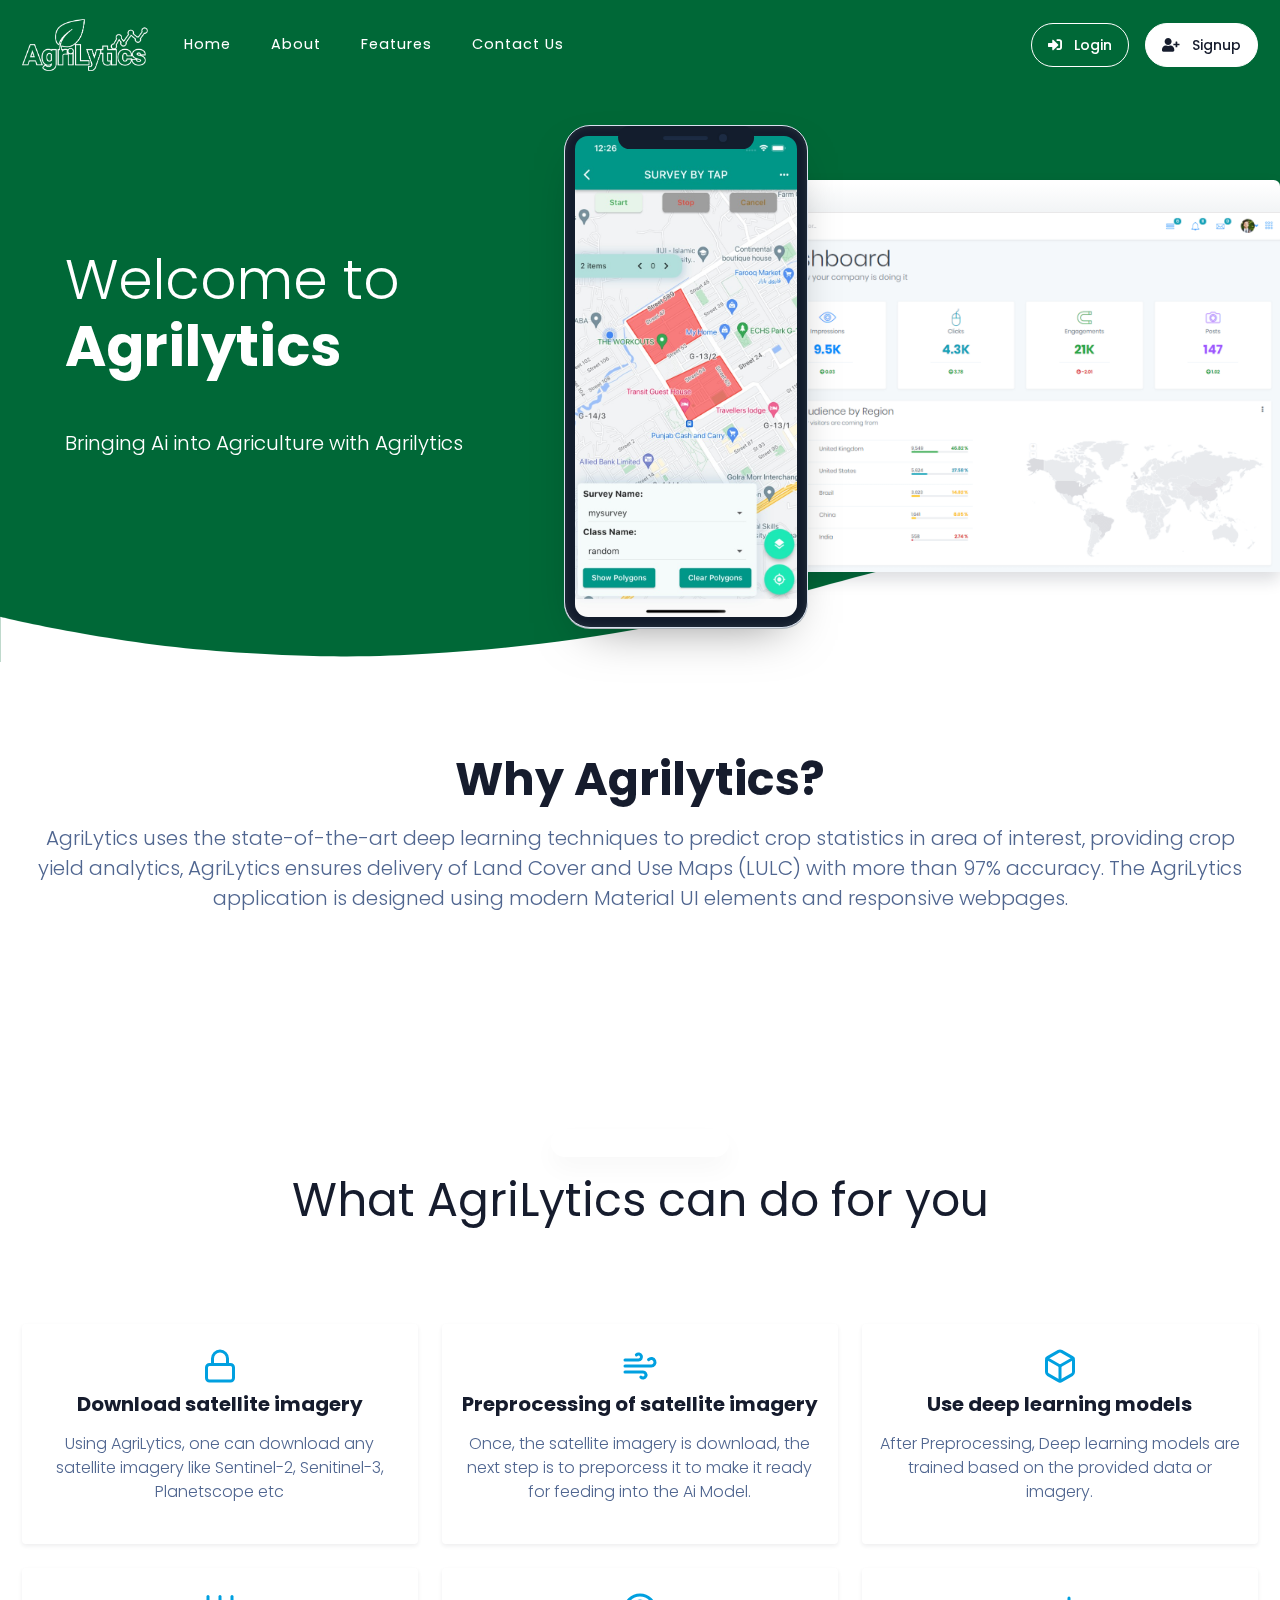
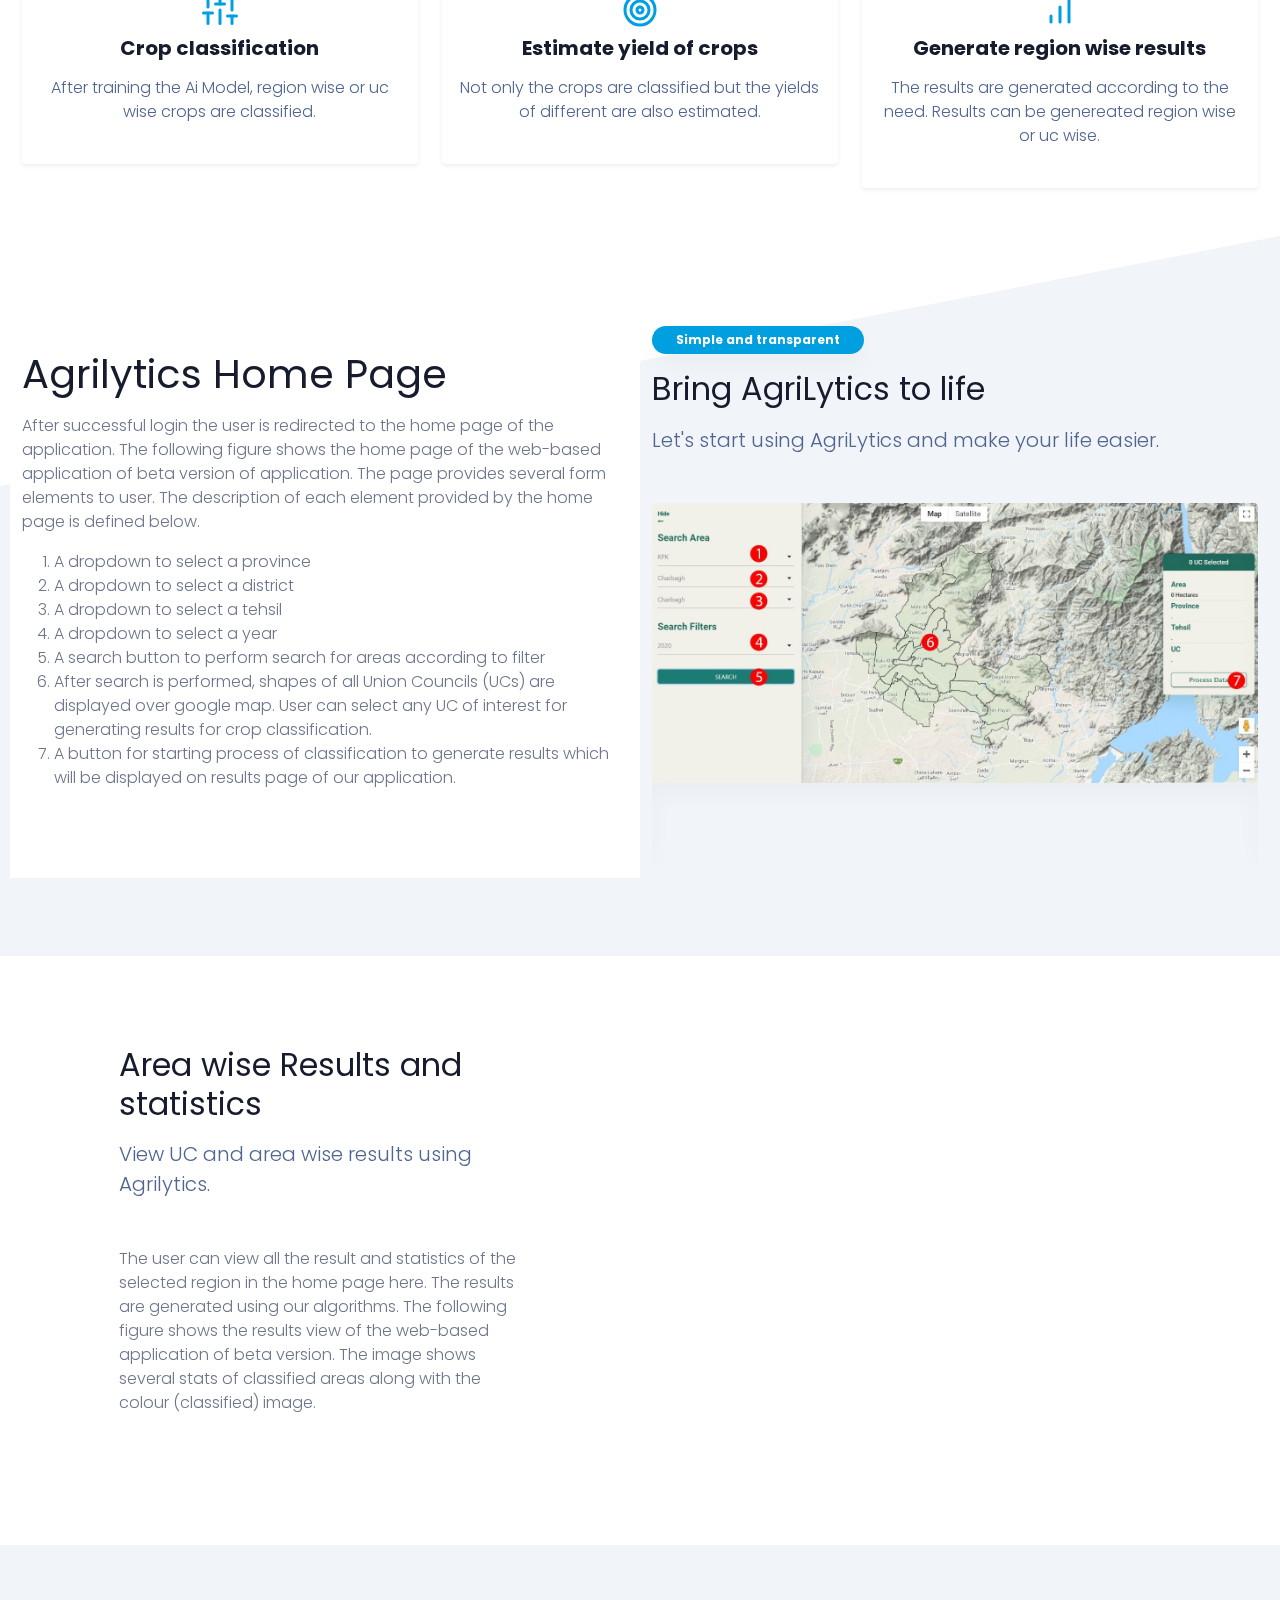
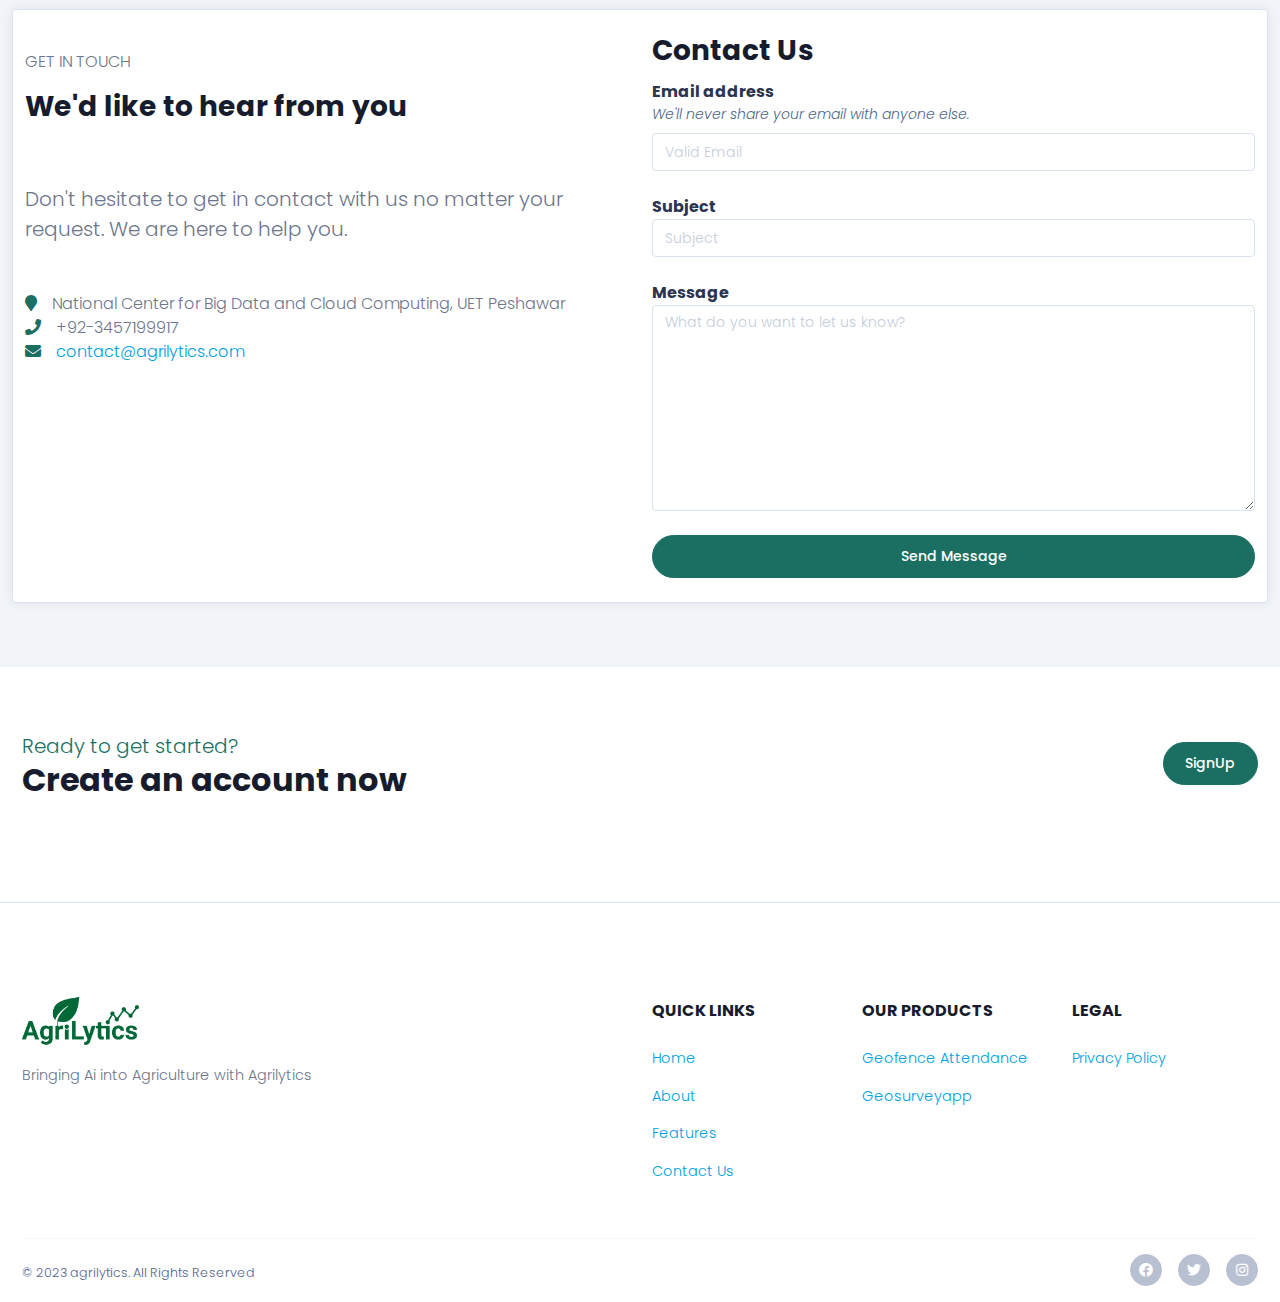
==== commit 6b469ad6: "Website completed in simple php" ====
--- a/index.html
+++ b/index.html
@@ -23,6 +23,7 @@
     <link rel="stylesheet" href="css/dashcore.css">
     <link rel="stylesheet" href="css/rtl.css">
     <link rel="stylesheet" href="css/demo.css">
+    <link rel="stylesheet" href="css/custom.css">
     <!-- endinject -->
 </head>
 
@@ -35,24 +36,156 @@
         <div class="container">
             <ul class="st-nav-menu nav navbar-nav">
                 <li class="st-nav-section nav-item"><a href="#main" class="navbar-brand"><img
-                            src="img/logos/agri_logo.png" alt="Dashcore"
-                            class="logo logo-sticky d-inline-block d-md-none"> <img src="img/logos/agri_logo.png"
-                            alt="Dashcore" class="logo d-none d-md-inline-block"></a></li>
-                <li class="st-nav-section st-nav-primary nav-item"><a class="st-root-link nav-link"
-                        href="index.html">Home</a> <a class="st-root-link item-products st-has-dropdown nav-link"
-                        data-dropdown="blocks">Blocks</a> <a class="st-root-link item-products st-has-dropdown nav-link"
-                        data-dropdown="pages">Pages</a> <a class="st-root-link item-company st-has-dropdown nav-link"
-                        data-dropdown="components">UI Components</a> <a
-                        class="st-root-link item-blog st-has-dropdown nav-link" data-dropdown="blog">Blog</a> <a
+                            src="img/logos/agri_logo.png" alt="AgriLytics"
+                            class="logo logo-sticky d-inline-block d-md-none"> <img src="img/logos/agri_transparent.png"
+                            alt="AgriLytics" class="logo d-none d-md-inline-block"></a></li>
+                <li class="st-nav-section st-nav-primary nav-item">
+                    <a class="st-root-link nav-link" href="index.html">Home</a>
+                    <a class="st-root-link nav-link" href="#about">About</a>
+                    <a class="st-root-link nav-link" href="#features">Features</a>
+                    <a class="st-root-link nav-link" href="#contact_us">Contact Us</a>
+                    <!-- <a class="st-root-link item-products st-has-dropdown nav-link" data-dropdown="blocks">Blocks</a>
+                    <a class="st-root-link item-products st-has-dropdown nav-link" data-dropdown="pages">Pages</a>
+                    <a class="st-root-link item-company st-has-dropdown nav-link" data-dropdown="components">UI
+                        Components</a>
+                    <a class="st-root-link item-blog st-has-dropdown nav-link" data-dropdown="blog">Blog</a> <a
                         class="st-root-link item-shop st-has-dropdown nav-link" href="shop/"
-                        data-dropdown="shop">Shop</a></li>
-                <li class="st-nav-section st-nav-secondary nav-item"><a class="btn btn-rounded btn-outline me-3 px-3"
-                        href="login.html" target="_blank"><i
-                            class="fas fa-sign-in-alt d-none d-md-inline me-md-0 me-lg-2"></i> <span
-                            class="d-md-none d-lg-inline">Login</span> </a><a class="btn btn-rounded btn-solid px-3"
-                        href="signup.html" target="_blank"><i
-                            class="fas fa-user-plus d-none d-md-inline me-md-0 me-lg-2"></i> <span
-                            class="d-md-none d-lg-inline">Signup</span></a></li><!-- Mobile Navigation -->
+                        data-dropdown="shop">Shop</a> -->
+                </li>
+                <li class="st-nav-section st-nav-secondary nav-item">
+                    <!-- <a class="btn btn-outline-primary modal-popup" href="#modal-dialog"
+                        data-effect="mfp-newspaper">newspaper </a> -->
+                    <a class="btn btn-rounded btn-outline me-3 px-3 modal-popup" href="#login-model"
+                        data-effect="mfp-newspaper">
+                        <i class="fas fa-sign-in-alt d-none d-md-inline me-md-0 me-lg-2"></i>
+                        <span class="d-md-none d-lg-inline">Login</span>
+                    </a>
+                    <!-- <a class="btn btn-rounded btn-outline me-3 px-3" href="login.html" target="_blank">
+                        <i class="fas fa-sign-in-alt d-none d-md-inline me-md-0 me-lg-2"></i>
+                        <span class="d-md-none d-lg-inline">Login</span>
+                    </a> -->
+                    <a class="btn btn-rounded btn-solid px-3 modal-popup" href="#signup-model"
+                        data-effect="mfp-newspaper">
+                        <i class="fas fa-user-plus d-none d-md-inline me-md-0 me-lg-2"></i>
+                        <span class="d-md-none d-lg-inline">Signup</span>
+                    </a>
+                    <!-- <a class="btn btn-rounded btn-solid px-3" href="signup.html" target="_blank">
+                        <i class="fas fa-user-plus d-none d-md-inline me-md-0 me-lg-2"></i>
+                        <span class="d-md-none d-lg-inline">Signup</span>
+                    </a> -->
+                </li>
+                <!-- Login Model start -->
+                <div id="login-model" class="section mfp-with-anim mfp-hide popup-wrapper bg-contrast">
+                    <div class="container">
+                        <center>
+                            <h2>Login</h2>
+                        </center>
+                        <!--<p>This is dummy copy. It is not meant to be read. It has been placed here solely to demonstrate
+                            the look and feel of finished, typeset text. Only for show. He who searches for meaning here
+                            will be sorely disappointed.</p> -->
+
+                        <div class="row">
+                            <div class="col-md-6 mx-auto">
+                                <!-- <p class="alert alert-icon alert-primary mb-5"><i class="icon fas fa-info-circle"></i>
+                                    <small>The following example shows a modal form with auto focused input</small>
+                                </p> -->
+                                <form action="srv/signup.php" method="post" class="form-signup form cozy"
+                                    name="form-signup" data-response-message-animation="slide-in-up">
+                                    <div class="form-group"><label for="signup_username" class="form-label">User
+                                            name</label> <input type="text" name="Signup[username]" id="signup_username"
+                                            class="form-control" placeholder="Enter your desired user name" required>
+                                    </div>
+                                    <div class="form-group"><label for="signup_email" class="form-label">Email
+                                            address</label>
+                                        <div id="emailHelp" class="form-text text-secondary mt-0 mb-2 italic"><i
+                                                class="fas fa-info-circle me-2"></i> We'll never share your email with
+                                            anyone else.</div><input type="email" name="Signup[email]" id="signup_email"
+                                            class="form-control" placeholder="Valid email address" required>
+                                    </div>
+                                    <div class="form-group"><label for="signup_password"
+                                            class="form-label">Password</label> <input type="password"
+                                            name="Signup[password]" id="signup_password" class="form-control"
+                                            placeholder="Password" required></div>
+                                    <div class="form-group">
+                                        <div class="d-grid"><button id="signup-submit" data-loading-text="Signing up..."
+                                                name="submit" type="submit"
+                                                class="btn btn-rounded btn-primary mt-4">Login</button></div>
+                                        <hr>
+                                        <p class="small">By clicking this button you agree our <a href="#"
+                                                class="dotted">Privacy Policy</a> &nbsp;&amp;&nbsp; <a href="#"
+                                                class="dotted">Terms Of Service</a></p>
+                                    </div>
+                                </form>
+                                <div class="response-message"><i class="fas fa-envelope font-lg"></i>
+                                    <p class="font-md m-0">Check your email</p>
+                                    <p class="response">We sent you an email with a link to get started. You’ll be in
+                                        your account in no time.</p>
+                                </div>
+                            </div>
+                        </div>
+                    </div>
+                </div>
+                <!-- Login Model End -->
+
+                <!-- Signup Model start -->
+                <div id="signup-model" class="section mfp-with-anim mfp-hide popup-wrapper bg-contrast">
+                    <div class="container">
+                        <center>
+                            <h2>Sign Up</h2>
+                        </center>
+                        <!--<p>This is dummy copy. It is not meant to be read. It has been placed here solely to demonstrate
+                            the look and feel of finished, typeset text. Only for show. He who searches for meaning here
+                            will be sorely disappointed.</p> -->
+
+                        <div class="row">
+                            <div class="col-md-6 mx-auto">
+                                <!-- <p class="alert alert-icon alert-primary mb-5"><i class="icon fas fa-info-circle"></i>
+                                    <small>The following example shows a modal form with auto focused input</small>
+                                </p> -->
+                                <form action="srv/signup.php" method="post" class="form-signup form cozy"
+                                    name="form-signup" data-response-message-animation="slide-in-up">
+                                    <div class="form-group"><label for="signup_username" class="form-label">User
+                                            name</label> <input type="text" name="Signup[username]" id="signup_username"
+                                            class="form-control" placeholder="Enter your desired user name" required>
+                                    </div>
+                                    <div class="form-group"><label for="signup_email" class="form-label">Email
+                                            address</label>
+                                        <div id="emailHelp" class="form-text text-secondary mt-0 mb-2 italic"><i
+                                                class="fas fa-info-circle me-2"></i> We'll never share your email with
+                                            anyone else.</div><input type="email" name="Signup[email]" id="signup_email"
+                                            class="form-control" placeholder="Valid email address" required>
+                                    </div>
+                                    <div class="form-group"><label for="signup_password"
+                                            class="form-label">Password</label> <input type="password"
+                                            name="Signup[password]" id="signup_password" class="form-control"
+                                            placeholder="Password" required></div>
+                                    <div class="form-group"><label for="signup_password" class="form-label">Confirm
+                                            Password</label> <input type="password" name="Signup[password]"
+                                            id="signup_password" class="form-control" placeholder="Password" required>
+                                    </div>
+                                    <div class="form-group">
+                                        <div class="d-grid"><button id="signup-submit" data-loading-text="Signing up..."
+                                                name="submit" type="submit"
+                                                class="btn btn-rounded btn-primary mt-4">Create account</button></div>
+                                        <hr>
+                                        <p class="small">By clicking this button you agree our <a href="#"
+                                                class="dotted">Privacy Policy</a> &nbsp;&amp;&nbsp; <a href="#"
+                                                class="dotted">Terms Of Service</a></p>
+                                    </div>
+                                </form>
+                                <div class="response-message"><i class="fas fa-envelope font-lg"></i>
+                                    <p class="font-md m-0">Check your email</p>
+                                    <p class="response">We sent you an email with a link to get started. You’ll be in
+                                        your account in no time.</p>
+                                </div>
+                            </div>
+                        </div>
+                    </div>
+                </div>
+                <!-- Signup Model End -->
+
+
+                <!-- Mobile Navigation -->
                 <li class="st-nav-section st-nav-mobile nav-item"><button class="st-root-link navbar-toggler"
                         type="button"><span class="icon-bar"></span> <span class="icon-bar"></span> <span
                             class="icon-bar"></span></button>
@@ -319,9 +452,8 @@
                     <div class="col-lg-5 mx-auto text-center text-lg-start">
                         <h1 class="light display-4 text-contrast">Welcome to <span
                                 class="bold d-block">Agrilytics</span></h1>
-                        <p class="text-contrast lead my-5">It all begins by choosing the right tools, start with a
-                            complete set of design blocks to achieve your next success.</p><a href="#"
-                            class="btn btn-contrast btn-lg btn-rounded px-5 bw-2">Try it free</a>
+                        <p class="text-contrast lead my-5">Bringing Ai into Agriculture with Agrilytics</p>
+                        <!-- <a href="#" class="btn btn-contrast btn-lg btn-rounded px-5 bw-2">Try it free</a> -->
                     </div>
                     <div class="col-lg-6 col-md-9 mx-md-auto mx-lg-0 pe-lg-0 position-relative">
                         <div class="device-twin free-width align-items-center mt-4 mt-lg-0">
@@ -331,7 +463,7 @@
                             <div class="front iphone-x absolute d-none d-lg-block" data-aos="fade-right"
                                 style="left: -5.5rem; bottom: -3.5rem;">
                                 <div class="screen">
-                                    <img src="img/screens/app/1.png" alt="...">
+                                    <img src="img/screens/app/app-ss.jpeg" alt="...">
                                 </div>
                                 <div class="notch"></div>
                             </div>
@@ -341,7 +473,7 @@
             </div>
         </header>
         <!-- ./How it works -->
-        <section id="features" class="section how-it-works">
+        <section id="about" class="section how-it-works">
             <div class="shapes-container">
                 <div class="shape shape-ring" data-aos="fade-right">
                     <div></div>
@@ -403,10 +535,9 @@
                         <div class="card border-0 shadow-sm shadow-hover">
                             <div class="card-body py-4"><i data-feather="lock" width="36" height="36"
                                     class="text-info mb-2"></i>
-                                <h5 class="bold">Download satellite imagery</h5>
-                                <p class="text-secondary">Lorem ipsum dolor sit amet, consectetur adipisicing elit. Ab
-                                    dolores ea fugiat nesciunt quisquam. Assumenda dolore error nulla pariatur
-                                    voluptatem?</p>
+                                <h5 class="bold bg-card">Download satellite imagery</h5>
+                                <p class="text-secondary">Using AgriLytics, one can download any satellite imagery like
+                                    Sentinel-2, Senitinel-3, Planetscope etc</p>
                             </div>
                         </div>
                     </div>
@@ -415,9 +546,8 @@
                             <div class="card-body py-4"><i data-feather="wind" width="36" height="36"
                                     class="text-info mb-2"></i>
                                 <h5 class="bold">Preprocessing of satellite imagery</h5>
-                                <p class="text-secondary">Lorem ipsum dolor sit amet, consectetur adipisicing elit. Ab
-                                    dolores ea fugiat nesciunt quisquam. Assumenda dolore error nulla pariatur
-                                    voluptatem?</p>
+                                <p class="text-secondary">Once, the satellite imagery is download, the next step is to
+                                    preporcess it to make it ready for feeding into the Ai Model.</p>
                             </div>
                         </div>
                     </div>
@@ -426,9 +556,8 @@
                             <div class="card-body py-4"><i data-feather="box" width="36" height="36"
                                     class="text-info mb-2"></i>
                                 <h5 class="bold">Use deep learning models</h5>
-                                <p class="text-secondary">Lorem ipsum dolor sit amet, consectetur adipisicing elit. Ab
-                                    dolores ea fugiat nesciunt quisquam. Assumenda dolore error nulla pariatur
-                                    voluptatem?</p>
+                                <p class="text-secondary">After Preprocessing, Deep learning models are trained based on
+                                    the provided data or imagery.</p>
                             </div>
                         </div>
                     </div>
@@ -437,9 +566,8 @@
                             <div class="card-body py-4"><i data-feather="sliders" width="36" height="36"
                                     class="text-info mb-2"></i>
                                 <h5 class="bold">Crop classification</h5>
-                                <p class="text-secondary">Lorem ipsum dolor sit amet, consectetur adipisicing elit. Ab
-                                    dolores ea fugiat nesciunt quisquam. Assumenda dolore error nulla pariatur
-                                    voluptatem?</p>
+                                <p class="text-secondary">After training the Ai Model, region wise or uc wise crops are
+                                    classified.</p>
                             </div>
                         </div>
                     </div>
@@ -448,9 +576,8 @@
                             <div class="card-body py-4"><i data-feather="target" width="36" height="36"
                                     class="text-info mb-2"></i>
                                 <h5 class="bold">Estimate yield of crops</h5>
-                                <p class="text-secondary">Lorem ipsum dolor sit amet, consectetur adipisicing elit. Ab
-                                    dolores ea fugiat nesciunt quisquam. Assumenda dolore error nulla pariatur
-                                    voluptatem?</p>
+                                <p class="text-secondary">Not only the crops are classified but the yields of different
+                                    are also estimated.</p>
                             </div>
                         </div>
                     </div>
@@ -459,9 +586,8 @@
                             <div class="card-body py-4"><i data-feather="bar-chart" width="36" height="36"
                                     class="text-info mb-2"></i>
                                 <h5 class="bold">Generate region wise results</h5>
-                                <p class="text-secondary">Lorem ipsum dolor sit amet, consectetur adipisicing elit. Ab
-                                    dolores ea fugiat nesciunt quisquam. Assumenda dolore error nulla pariatur
-                                    voluptatem?</p>
+                                <p class="text-secondary">The results are generated according to the need. Results can
+                                    be genereated region wise or uc wise.</p>
                             </div>
                         </div>
                     </div>
@@ -471,8 +597,8 @@
         <section class="section bg-light">
             <div class="container bring-to-front">
                 <div class="row gap-y">
-                    <div class="col-md-6">
-                        <div class="rounded bg-primary-gradient shadow">
+                    <div class="col-md-6 bg-contrast mt-4">
+                        <!-- <div class="rounded bg-primary-gradient shadow">
                             <div class="d-flex flex-column align-items-center py-3"><img src="img/bg/asset-1.svg"
                                     class="img-responsive w-50" alt=""></div>
                         </div>
@@ -507,20 +633,39 @@
                                                 class="d-none small">Invoice</span></a></nav>
                                 </div>
                             </div>
-                        </div>
+                        </div> -->
+                        <h1>Agrilytics Home Page</h1>
+                        <p class="">
+                            After successful login the user is redirected to the home page of the application. The
+                            following figure shows the home page of the web-based application of beta version of
+                            application. The page provides several form elements to user. The description of each
+                            element provided by the home page is defined below. <br>
+                        <ol>
+                            <li>A dropdown to select a province</li>
+                            <li>A dropdown to select a district</li>
+                            <li>A dropdown to select a tehsil</li>
+                            <li>A dropdown to select a year</li>
+                            <li>A search button to perform search for areas according to filter</li>
+                            <li>After search is performed, shapes of all Union Councils (UCs) are displayed over google
+                                map. User can select any UC of interest for generating results for crop classification.
+                            </li>
+                            <li>A button for starting process of classification to generate results which will be
+                                displayed on results page of our application.</li>
+                        </ol>
+
+                        </p>
                     </div>
                     <div class="col-md-6 ms-md-auto text-center text-md-start">
                         <div class="mb-5"><span
                                 class="badge bg-info text-contrast rounded-pill shadow-box bold py-2 px-4">Simple and
                                 transparent</span>
-                            <h2 class="mt-3">Bring your application to life</h2>
-                            <p class="lead text-secondary">DashCore includes an outstanding starter Admin Dashboard. You
-                                can start developing right away your web application.</p>
+                            <h2 class="mt-3">Bring AgriLytics to life</h2>
+                            <p class="lead text-secondary">Let's start using AgriLytics and make your life easier.</p>
                         </div>
                         <div class="swiper-container" data-sw-navigation="#sw-nav-1" data-sw-navigation-active="active">
                             <div class="swiper-wrapper">
                                 <div class="swiper-slide">
-                                    <figure class="shadow-box"><img src="img/screens/dash/inbox.png" alt=""
+                                    <figure class="shadow-box"><img src="img/dash2.jpg" alt=""
                                             class="img-responsive rounded"></figure>
                                 </div>
                                 <div class="swiper-slide">
@@ -537,7 +682,7 @@
                 </div>
             </div>
         </section><!-- ./Why DashCore -->
-        <section class="section bg-light">
+        <!-- <section class="section bg-light">
             <div class="container bring-to-front pb-0">
                 <div class="section-heading text-center w-75 mx-auto">
                     <h2>Why Dashcore template?</h2>
@@ -583,8 +728,9 @@
                     </div>
                 </div>
             </div>
-        </section><!-- ./How to Videos -->
-        <section class="section bg-darker edge top-left">
+        </section> -->
+        <!-- ./How to Videos -->
+        <!-- <section class="section bg-darker edge top-left">
             <div class="container pt-8">
                 <div class="section-heading text-center w-75 mx-auto"><i data-feather="film" width="36" height="36"></i>
                     <h2 class="text-contrast bold">How to videos</h2>
@@ -636,14 +782,15 @@
                     </div>
                 </div>
             </div>
-        </section>
-        <div class="position-relative">
+        </section> -->
+        <!-- <div class="position-relative">
             <div class="shape-divider shape-divider-bottom shape-divider-fluid-x text-light"><svg viewBox="0 0 2880 48"
                     xmlns="http://www.w3.org/2000/svg">
                     <path d="M0 48H1437.5H2880V0H2160C1442.5 52 720 0 720 0H0V48Z"></path>
                 </svg></div>
-        </div><!-- ./Partners -->
-        <section class="partners bg-light">
+        </div> -->
+        <!-- ./Partners -->
+        <!-- <section class="partners bg-light">
             <div class="container icons-list">
                 <div class="swiper-container" data-sw-show-items="5" data-sw-space-between="30" data-sw-autoplay="2500"
                     data-sw-loop="true">
@@ -663,8 +810,9 @@
                     </div>
                 </div>
             </div>
-        </section><!-- ./Join - As Developer/Designer -->
-        <section class="section bg-light">
+        </section> -->
+        <!-- ./Join - As Developer/Designer -->
+        <!-- <section class="section bg-light">
             <div class="container bring-to-front py-0">
                 <div class="shadow bg-contrast p-5 rounded">
                     <div class="row gap-y align-items-center text-center text-lg-start">
@@ -689,48 +837,146 @@
                     </div>
                 </div>
             </div>
-        </section><!-- ./CTA - Create Account -->
-        <section class="section bg-contrast edge top-left b-b">
+        </section> -->
+        <!-- ./Lightweight HTML - Big screen right -->
+        <section class="section">
+            <div class="container-wide">
+                <div class="row gap-y align-items-center text-center text-lg-start">
+                    <div class="col-10 col-lg-4 mx-auto">
+                        <div class="mb-5">
+                            <h2>Area wise Results and statistics</h2>
+                            <p class="lead text-secondary">View UC and area wise results using Agrilytics.</p>
+                        </div>
+                        <p>The user can view all the result and statistics of the selected region in the home page here.
+                            The results are generated using our algorithms.
+                            The following figure shows the results view of the web-based application of beta version.
+                            The image shows several stats of classified areas along with the colour (classified) image.
+                        </p>
+                        <!-- <a href="#"
+                            class="btn btn-info text-contrast btn-rounded mt-4">Learn More</a> -->
+                    </div>
+                    <div class="col-12 col-lg-6 pe-0"><img src="img/dash1.jpg" alt="" class="img-responsive shadow"
+                            data-aos="fade-left"></div>
+                </div>
+            </div>
+        </section>
+        <br>
+        <section id="contact_us" class="section bg-light">
+            <div class="container-fluid py-3 demo-blocks">
+                <!-- ./Contact -->
+                <section class="section block bg-contrast">
+                    <div class="container py-4">
+                        <div class="row gap-y">
+                            <div class="col-12 col-md-6">
+                                <div class="section-heading">
+                                    <p class="text-uppercase">Get in touch</p>
+                                    <h2 class="font-md bold">We'd like to hear from you</h2>
+                                </div>
+                                <p class="lead mb-5">Don't hesitate to get in contact with us no matter your request. We
+                                    are here to help you.</p>
+                                <ul class="list-unstyled list-icon">
+                                    <li><i class="fas fa-map-marker text-primary"></i>
+                                        <p>National Center for Big Data and Cloud Computing, UET Peshawar</p>
+                                    </li>
+                                    <li><i class="fas fa-phone text-primary"></i>
+                                        <p>+92-3457199917</p>
+                                    </li>
+                                    <li><i class="fas fa-envelope text-primary"></i>
+                                        <p><a href="mailto:support@5studios.net">contact@agrilytics.com</a></p>
+                                    </li>
+                                </ul>
+                            </div>
+                            <div class="col-12 col-md-6">
+                                <h2 class="font-md bold">Contact Us</h2>
+                                <form action="srv/contact.php" method="post" class="form form-contact"
+                                    name="form-contact" data-response-message-animation="slide-in-up">
+                                    <div class="mb-4"><label for="contact_email" class="text-dark bold mb-0">Email
+                                            address</label>
+                                        <div id="emailHelp" class="small form-text text-secondary mt-0 mb-2 italic">
+                                            We'll never share your email with anyone else.</div><input type="email"
+                                            name="Contact[email]" id="contact_email" class="form-control bg-contrast"
+                                            placeholder="Valid Email" required>
+                                    </div>
+                                    <div class="mb-4"><label for="contact_email" class="text-dark bold">Subject</label>
+                                        <input type="text" name="Contact[subject]" id="contact_subject"
+                                            class="form-control bg-contrast" placeholder="Subject" required>
+                                    </div>
+                                    <div class="mb-4"><label for="contact_email" class="text-dark bold">Message</label>
+                                        <textarea name="Contact[message]" id="contact_message"
+                                            class="form-control bg-contrast"
+                                            placeholder="What do you want to let us know?" rows="8" required></textarea>
+                                    </div>
+                                    <div class="d-grid gap-2"><button id="contact-submit" data-loading-text="Sending..."
+                                            name="submit" type="submit" class="btn btn-primary btn-rounded">Send
+                                            Message</button></div>
+                                </form>
+                                <div class="response-message">
+                                    <div class="section-heading"><i class="fas fa-check font-lg"></i>
+                                        <p class="font-md m-0">Thank you!</p>
+                                        <p class="response">Your message has been send, we will contact you as soon as
+                                            possible.</p>
+                                    </div>
+                                </div>
+                            </div>
+                        </div>
+                    </div>
+                </section>
+            </div>
+        </section>
+
+        <!-- ./CTA - Create Account -->
+        <section class="section bg-contrast edge  b-b">
             <div class="container pt-5">
                 <div class="d-flex align-items-center flex-column flex-md-row">
                     <div class="text-center text-md-start">
                         <p class="light mb-0 text-primary lead">Ready to get started?</p>
                         <h2 class="mt-0 bold">Create an account now</h2>
-                    </div><a href="register.html" class="btn btn-primary btn-rounded mt-3 mt-md-0 ms-md-auto">Create
-                        DashCore account</a>
+                    </div>
+                    <a class="btn btn-primary btn-rounded mt-3 mt-md-0 ms-md-auto modal-popup" href="#signup-model"
+                        data-effect="mfp-newspaper">SignUp</a>
+                    <!-- <a class="btn btn-rounded btn-solid px-3 modal-popup" href="#signup-model"
+                        data-effect="mfp-newspaper">
+                        <i class="fas fa-user-plus d-none d-md-inline me-md-0 me-lg-2"></i>
+                        <span class="d-md-none d-lg-inline">Signup</span>
+                    </a> -->
                 </div>
             </div>
         </section><!-- ./Footer - Four Columns -->
         <footer class="site-footer section">
             <div class="container pb-3">
                 <div class="row gap-y text-center text-md-start">
-                    <div class="col-md-4 me-auto"><img src="img/logo.png" alt="" class="logo">
-                        <p>DashCore, a carefully crafted and powerful HTML5 template, it's perfect to showcase your
-                            startup or software</p>
+                    <div class="col-md-4 me-auto"><img src="img/logos/agri_logo.png" alt="" class="logo">
+                        <p>Bringing Ai into Agriculture with Agrilytics</p>
                     </div>
                     <div class="col-md-2">
-                        <h6 class="py-2 bold text-uppercase">Company</h6>
-                        <nav class="nav flex-column"><a class="nav-item py-2" href="about.html">About</a> <a
-                                class="nav-item py-2" href="#">Services</a> <a class="nav-item py-2"
-                                href="blog/blog-grid.html">Blog</a></nav>
+                        <h6 class="py-2 bold text-uppercase">Quick Links</h6>
+                        <nav class="nav flex-column"><a class="nav-item py-2" href="about.html">Home</a>
+                            <a class="nav-item py-2" href="#">About</a>
+                            <a class="nav-item py-2" href="blog/blog-grid.html">Features</a>
+                            <a class="nav-item py-2" href="blog/blog-grid.html">Contact Us</a>
+                        </nav>
                     </div>
                     <div class="col-md-2">
-                        <h6 class="py-2 bold text-uppercase">Product</h6>
-                        <nav class="nav flex-column"><a class="nav-item py-2" href="#">Features</a> <a
-                                class="nav-item py-2" href="#">API</a> <a class="nav-item py-2" href="#">Customers</a>
+                        <h6 class="py-2 bold text-uppercase">Our Products</h6>
+                        <nav class="nav flex-column"><a class="nav-item py-2" href="https://geofenceattendance.com/"
+                                target="_blank">Geofence Attendance</a>
+                            <!-- <a class="nav-item py-2" href="#">API</a>  -->
+                            <a class="nav-item py-2" href="https://www.geosurveyapp.com/"
+                                target="_blank">Geosurveyapp</a>
                         </nav>
                     </div>
                     <div class="col-md-2">
-                        <h6 class="py-2 bold text-uppercase">Channels</h6>
-                        <nav class="nav flex-column"><a class="nav-item py-2" href="#">Careers</a> <a
-                                class="nav-item py-2" href="#">Contact</a> <a class="nav-item py-2" href="#">Search</a>
+                        <h6 class="py-2 bold text-uppercase">Legal</h6>
+                        <nav class="nav flex-column"><a class="nav-item py-2" href="#">Privacy Policy</a>
+                            <!-- <a class="nav-item py-2" href="#">Contact</a> 
+                                <a class="nav-item py-2" href="#">Search</a> -->
                         </nav>
                     </div>
                 </div>
                 <hr class="mt-5">
                 <div class="row small align-items-center">
                     <div class="col-md-4">
-                        <p class="mt-2 mb-md-0 text-secondary text-center text-md-start">© 2021 5studios. All Rights
+                        <p class="mt-2 mb-md-0 text-secondary text-center text-md-start">© 2023 agrilytics. All Rights
                             Reserved</p>
                     </div>
                     <div class="col-md-8">
--- a/css/custom.css
+++ b/css/custom.css
@@ -0,0 +1,82 @@
+/* ================================= Background Top =================================== */
+.bg-primary {
+    background-color: #006837 !important;
+  }
+
+
+/* ================================= BTN OUTLINE UPDATE ===============================*/
+.navigation .btn-outline{
+  color: white;
+  border-color: white;
+}
+.navigation .btn-outline:hover, .navigation.navbar-sticky .btn-outline:hover {
+  -webkit-box-shadow: -1px 3px 10px 0 #333 !important;
+          box-shadow: -1px 3px 10px 0 #333 !important;
+}
+.navigation.navbar-sticky .btn-outline{
+  color: #1B6F62;
+  border-color: #1B6F62;
+}
+
+.navigation.navbar-sticky .btn-outline:hover{
+  background-color: #1B6F62;
+  border-color: #1B6F62;
+}
+
+/* ==================================== BTN SOLID UPDATE ================================= */
+.navigation .btn-solid:hover {
+  color: white;
+  background-color: #1B6F62;
+  border-color: white;
+  -webkit-box-shadow: -1px 3px 10px 0 #333 !important;
+          box-shadow: -1px 3px 10px 0 #333 !important;
+}
+
+.navigation.navbar-sticky .btn-solid{
+  border-color: #1B6F62;
+}
+.navigation.navbar-sticky .btn-solid:hover{
+  color: #1B6F62;
+  background-color: white;
+  border-color: #1B6F62;
+}
+
+.btn-primary{
+  color: #ffffff;
+  background-color: #1B6F62;
+  border-color: #1B6F62;
+}
+
+.btn-primary:hover{
+  color: #1B6F62;
+  background-color: white;
+  border-color: #1B6F62;
+}
+
+.text-primary{
+  color:#1B6F62 !important;
+}
+
+
+/* ================================= Card Hover ================================= */
+.shadow-hover {
+  -webkit-transition: -webkit-box-shadow 0.3s ease-in-out;
+  transition: -webkit-box-shadow 0.3s ease-in-out;
+  transition: box-shadow 0.3s ease-in-out;
+  transition: box-shadow 0.3s ease-in-out, -webkit-box-shadow 0.3s ease-in-out;
+}
+
+.shadow-hover:hover {
+  -webkit-box-shadow: -1px 3px 15px 0 #1B6F62 !important;
+          box-shadow: -1px 3px 15px 0 #1B6F62 !important;
+          background-color: #006837;
+
+}
+
+.card-body:hover h5{
+  color: #ffffff;
+}
+
+.card-body:hover .text-secondary{
+  color: #ffffff;
+}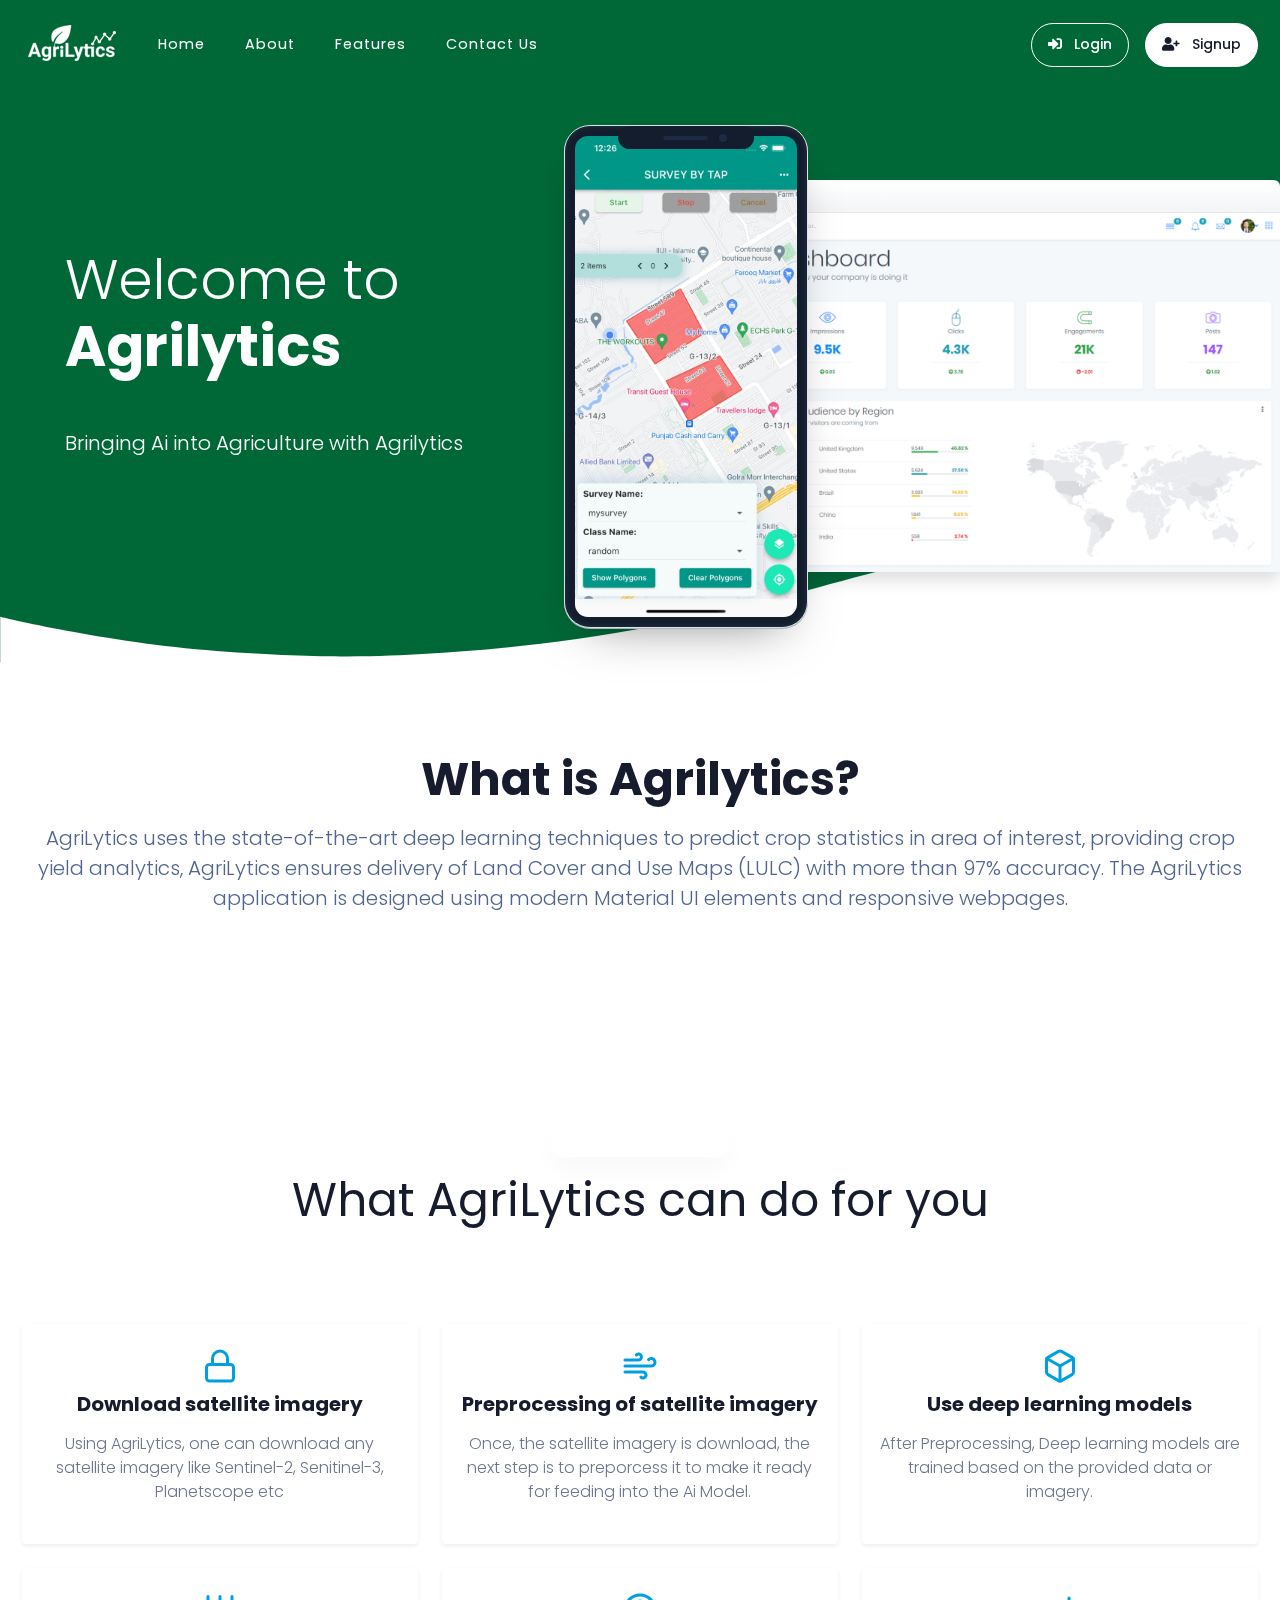
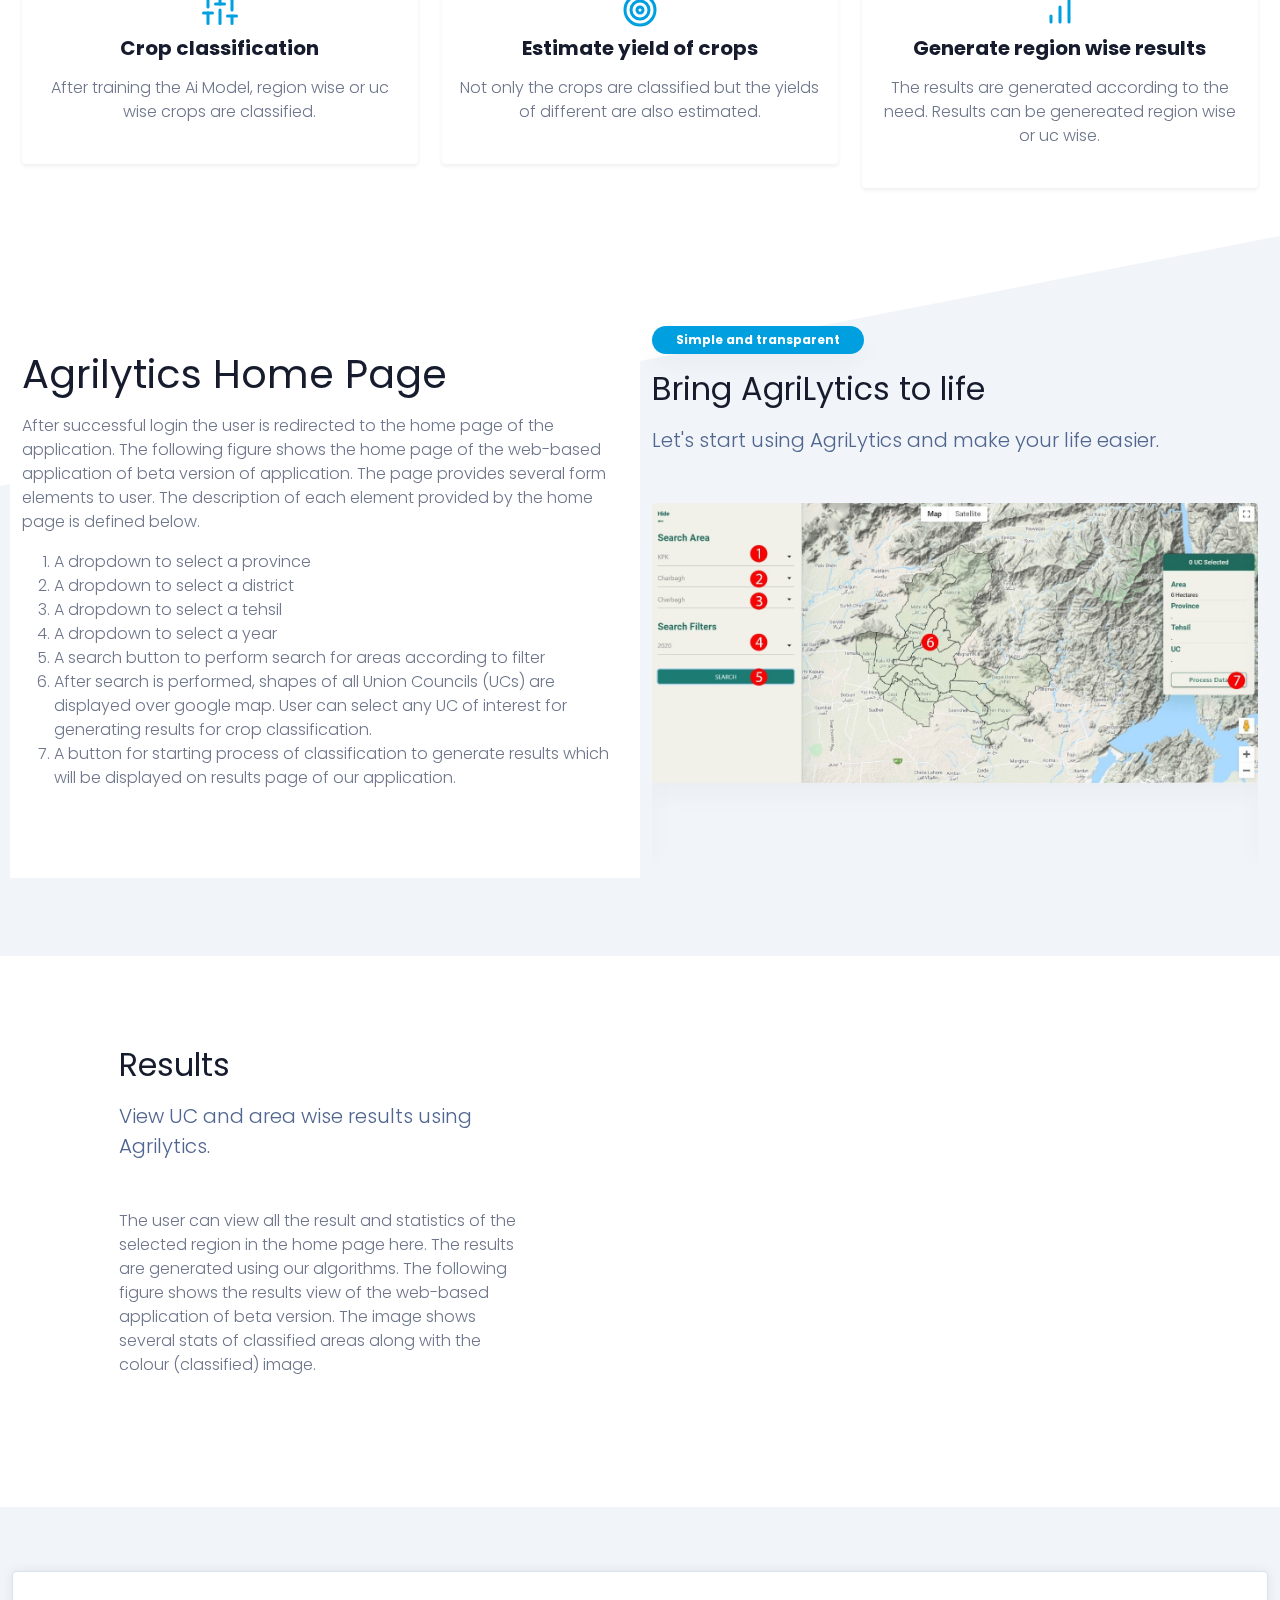
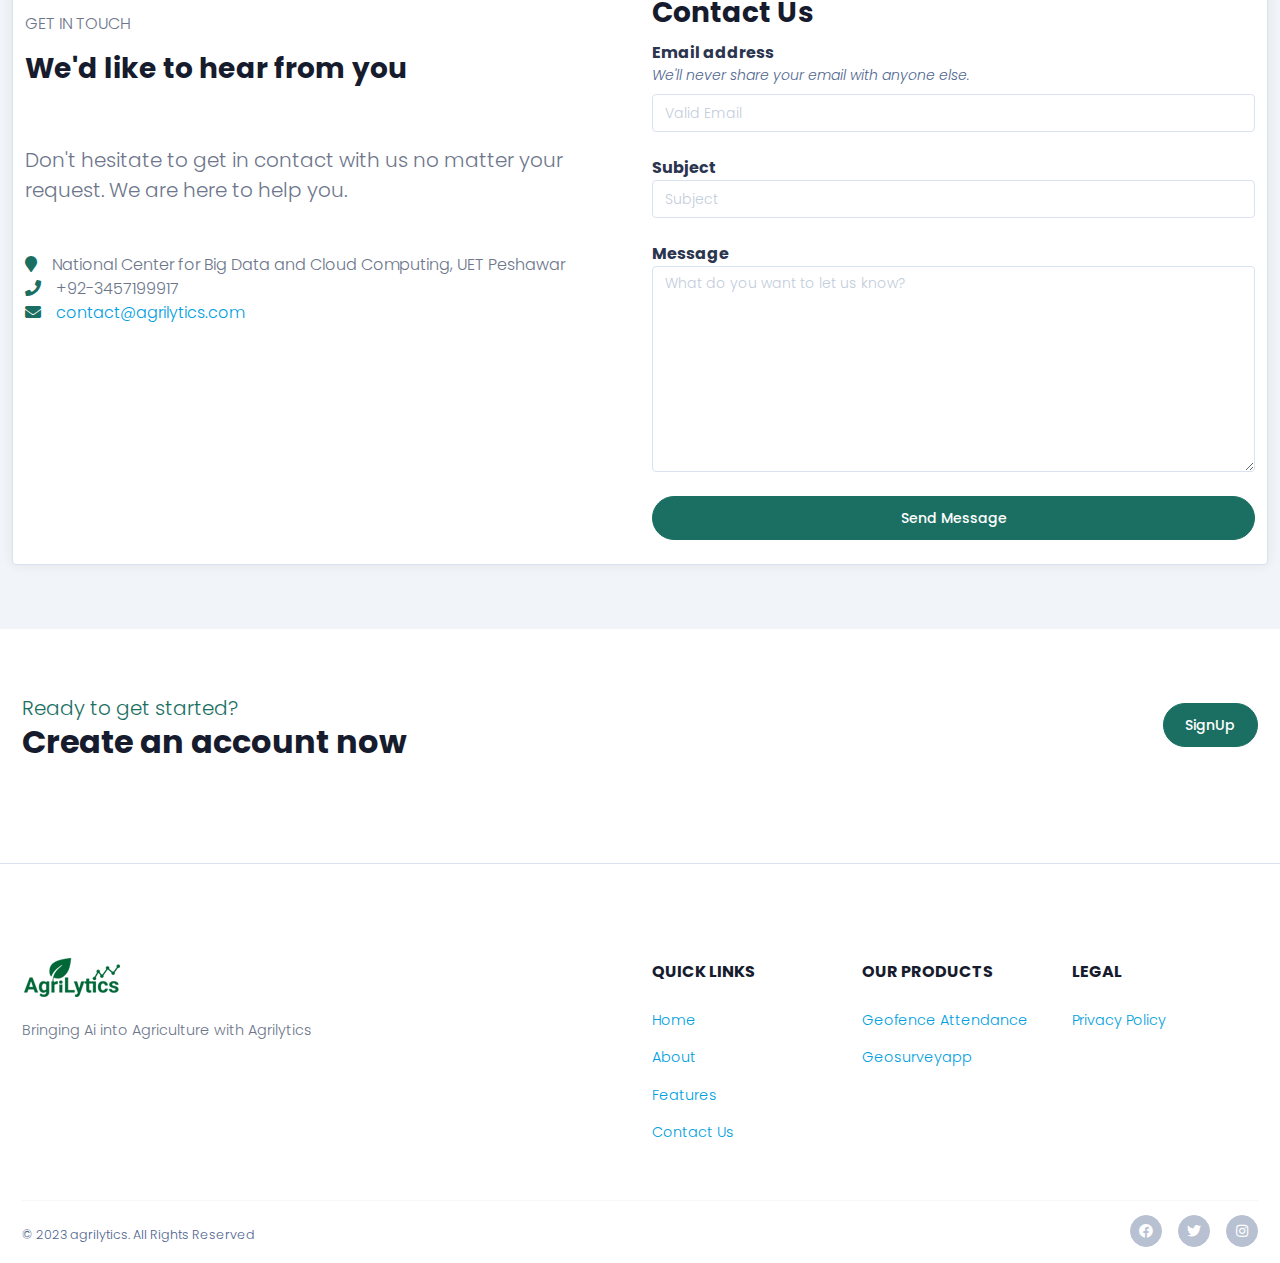
==== commit 17066de8: "logos changed and in index file some  changes" ====
--- a/index.html
+++ b/index.html
@@ -35,10 +35,13 @@
     <nav class="st-nav navbar main-nav navigation fixed-top" id="main-nav">
         <div class="container">
             <ul class="st-nav-menu nav navbar-nav">
-                <li class="st-nav-section nav-item"><a href="#main" class="navbar-brand"><img
-                            src="img/logos/agri_logo.png" alt="AgriLytics"
-                            class="logo logo-sticky d-inline-block d-md-none"> <img src="img/logos/agri_transparent.png"
-                            alt="AgriLytics" class="logo d-none d-md-inline-block"></a></li>
+                <li class="st-nav-section nav-item">
+                    <a href="#main" class="navbar-brand">
+                        <img src="img/agri_logos/green 100.png" height="40px" alt="AgriLytics"
+                            class="logo logo-sticky d-inline-block d-md-none">
+                        <img src="img/agri_logos/white 100.png" alt="AgriLytics" class="logo d-none d-md-inline-block">
+                    </a>
+                </li>
                 <li class="st-nav-section st-nav-primary nav-item">
                     <a class="st-root-link nav-link" href="index.html">Home</a>
                     <a class="st-root-link nav-link" href="#about">About</a>
@@ -481,7 +484,7 @@
             </div>
             <div class="container">
                 <div class="section-heading text-center">
-                    <h2 class="bold">Why Agrilytics?</h2>
+                    <h2 class="bold">What is Agrilytics?</h2>
                     <p class="lead text-secondary">AgriLytics uses the state-of-the-art deep learning techniques to
                         predict crop statistics in area of interest, providing crop yield analytics, AgriLytics ensures
                         delivery of Land Cover and Use Maps (LULC) with more than 97% accuracy.
@@ -535,8 +538,8 @@
                         <div class="card border-0 shadow-sm shadow-hover">
                             <div class="card-body py-4"><i data-feather="lock" width="36" height="36"
                                     class="text-info mb-2"></i>
-                                <h5 class="bold bg-card">Download satellite imagery</h5>
-                                <p class="text-secondary">Using AgriLytics, one can download any satellite imagery like
+                                <h5 class="bold bg-card hover-underline-animation">Download satellite imagery</h5>
+                                <p class="">Using AgriLytics, one can download any satellite imagery like
                                     Sentinel-2, Senitinel-3, Planetscope etc</p>
                             </div>
                         </div>
@@ -545,8 +548,9 @@
                         <div class="card border-0 shadow-sm shadow-hover">
                             <div class="card-body py-4"><i data-feather="wind" width="36" height="36"
                                     class="text-info mb-2"></i>
-                                <h5 class="bold">Preprocessing of satellite imagery</h5>
-                                <p class="text-secondary">Once, the satellite imagery is download, the next step is to
+                                <h5 class="bold bg-card hover-underline-animation">Preprocessing of satellite imagery
+                                </h5>
+                                <p class="">Once, the satellite imagery is download, the next step is to
                                     preporcess it to make it ready for feeding into the Ai Model.</p>
                             </div>
                         </div>
@@ -555,8 +559,8 @@
                         <div class="card border-0 shadow-sm shadow-hover">
                             <div class="card-body py-4"><i data-feather="box" width="36" height="36"
                                     class="text-info mb-2"></i>
-                                <h5 class="bold">Use deep learning models</h5>
-                                <p class="text-secondary">After Preprocessing, Deep learning models are trained based on
+                                <h5 class="bold bg-card hover-underline-animation">Use deep learning models</h5>
+                                <p class="">After Preprocessing, Deep learning models are trained based on
                                     the provided data or imagery.</p>
                             </div>
                         </div>
@@ -565,8 +569,8 @@
                         <div class="card border-0 shadow-sm shadow-hover">
                             <div class="card-body py-4"><i data-feather="sliders" width="36" height="36"
                                     class="text-info mb-2"></i>
-                                <h5 class="bold">Crop classification</h5>
-                                <p class="text-secondary">After training the Ai Model, region wise or uc wise crops are
+                                <h5 class="bold bg-card hover-underline-animation">Crop classification</h5>
+                                <p class="">After training the Ai Model, region wise or uc wise crops are
                                     classified.</p>
                             </div>
                         </div>
@@ -575,8 +579,8 @@
                         <div class="card border-0 shadow-sm shadow-hover">
                             <div class="card-body py-4"><i data-feather="target" width="36" height="36"
                                     class="text-info mb-2"></i>
-                                <h5 class="bold">Estimate yield of crops</h5>
-                                <p class="text-secondary">Not only the crops are classified but the yields of different
+                                <h5 class="bold bg-card hover-underline-animation">Estimate yield of crops</h5>
+                                <p class="">Not only the crops are classified but the yields of different
                                     are also estimated.</p>
                             </div>
                         </div>
@@ -585,8 +589,8 @@
                         <div class="card border-0 shadow-sm shadow-hover">
                             <div class="card-body py-4"><i data-feather="bar-chart" width="36" height="36"
                                     class="text-info mb-2"></i>
-                                <h5 class="bold">Generate region wise results</h5>
-                                <p class="text-secondary">The results are generated according to the need. Results can
+                                <h5 class="bold bg-card hover-underline-animation">Generate region wise results</h5>
+                                <p class="">The results are generated according to the need. Results can
                                     be genereated region wise or uc wise.</p>
                             </div>
                         </div>
@@ -844,7 +848,7 @@
                 <div class="row gap-y align-items-center text-center text-lg-start">
                     <div class="col-10 col-lg-4 mx-auto">
                         <div class="mb-5">
-                            <h2>Area wise Results and statistics</h2>
+                            <h2>Results</h2>
                             <p class="lead text-secondary">View UC and area wise results using Agrilytics.</p>
                         </div>
                         <p>The user can view all the result and statistics of the selected region in the home page here.
@@ -945,7 +949,7 @@
         <footer class="site-footer section">
             <div class="container pb-3">
                 <div class="row gap-y text-center text-md-start">
-                    <div class="col-md-4 me-auto"><img src="img/logos/agri_logo.png" alt="" class="logo">
+                    <div class="col-md-4 me-auto"><img src="img/agri_logos/green 100.png" alt="" class="logo">
                         <p>Bringing Ai into Agriculture with Agrilytics</p>
                     </div>
                     <div class="col-md-2">
--- a/css/custom.css
+++ b/css/custom.css
@@ -70,13 +70,70 @@
   -webkit-box-shadow: -1px 3px 15px 0 #1B6F62 !important;
           box-shadow: -1px 3px 15px 0 #1B6F62 !important;
           background-color: #006837;
+          color:#ffffff;
 
 }
 
+.card:hover p{
+  color:#ffffff;
+}
 .card-body:hover h5{
   color: #ffffff;
 }
 
 .card-body:hover .text-secondary{
   color: #ffffff;
+}
+
+/* ======= Underline ========== */
+
+.hover-underline-animation {
+  /* display: inline-block; */
+  position: relative;
+  /* color:#0087ca; */
+}
+
+.hover-underline-animation:after {
+  content: '';
+  position: absolute;
+  width: 100%;
+  transform: scaleX(0);
+  height: 2px;
+  bottom: 0;
+  left: 0;
+  background-color: 
+#0087ca;
+  transform-origin: bottom right;
+  transition: transform 0.25s ease-out;
+}
+
+.hover-underline-animation:hover:after {
+  transform: scaleX(1);
+  transform-origin: bottom left;
+}
+.navbar-sticky .btn.btn-rounded.btn-solid.modal-popup{
+  color: #161c2d;
+  background-color: white;
+  border-color: white;
+  /* -webkit-box-shadow: 0 0 0 0.25rem rgb(220 221 224 / 50%);
+  box-shadow: 0 0 0 0.25rem rgb(220 221 224 / 50%); */
+}
+.navbar-sticky .btn.btn-rounded.btn-solid.modal-popup{
+  color: #ffffff;
+  border-color: #1B6F62;
+  background-color: #1B6F62;
+}
+
+.navigation.navbar-sticky .btn-outline:active:focus{
+  background-color: transparent;
+  color: #161c2d;
+}
+
+.how-it-works .shape-ring div {
+  -webkit-transform: translate3d(50%, 0, 0);
+  transform: translate3d(50%, 0, 0);
+  width: 300px;
+  height: 300px;
+  border: 10px solid #1B6F62;
+  border-radius: 50%;
 }